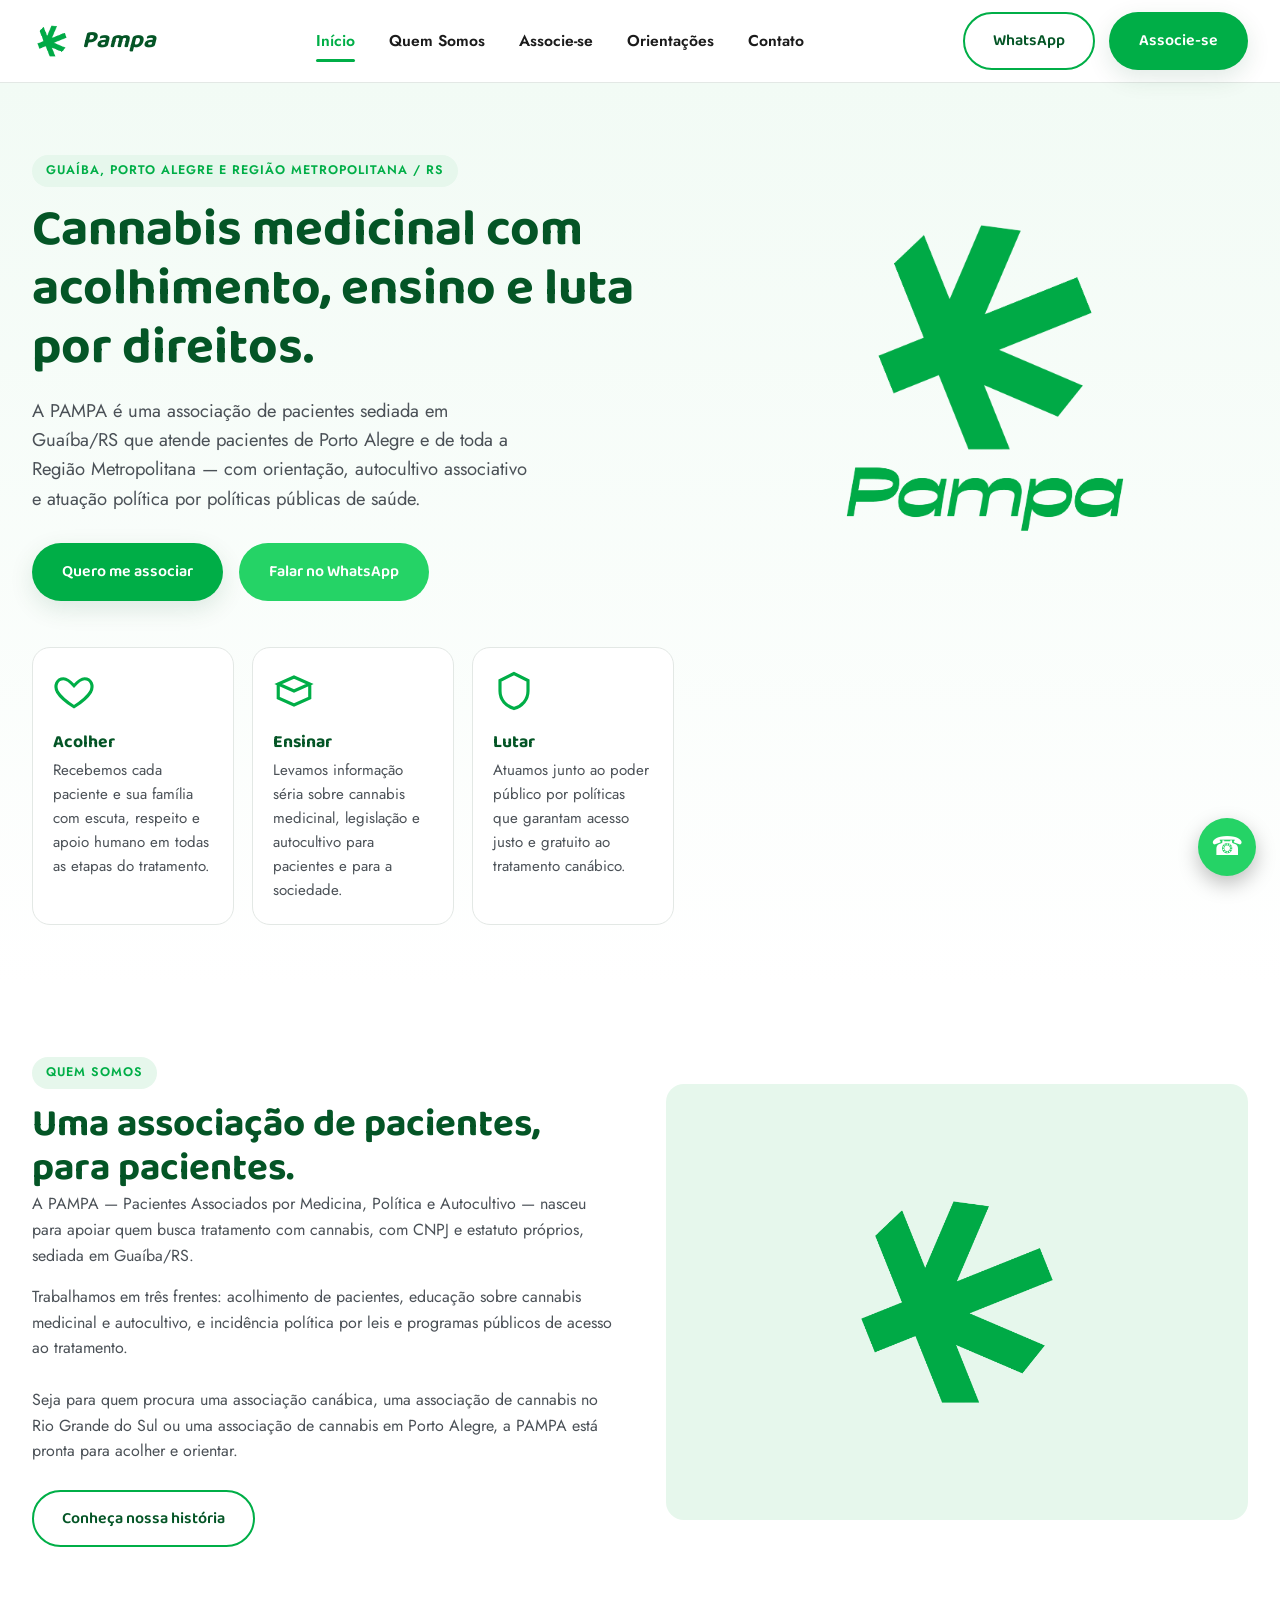
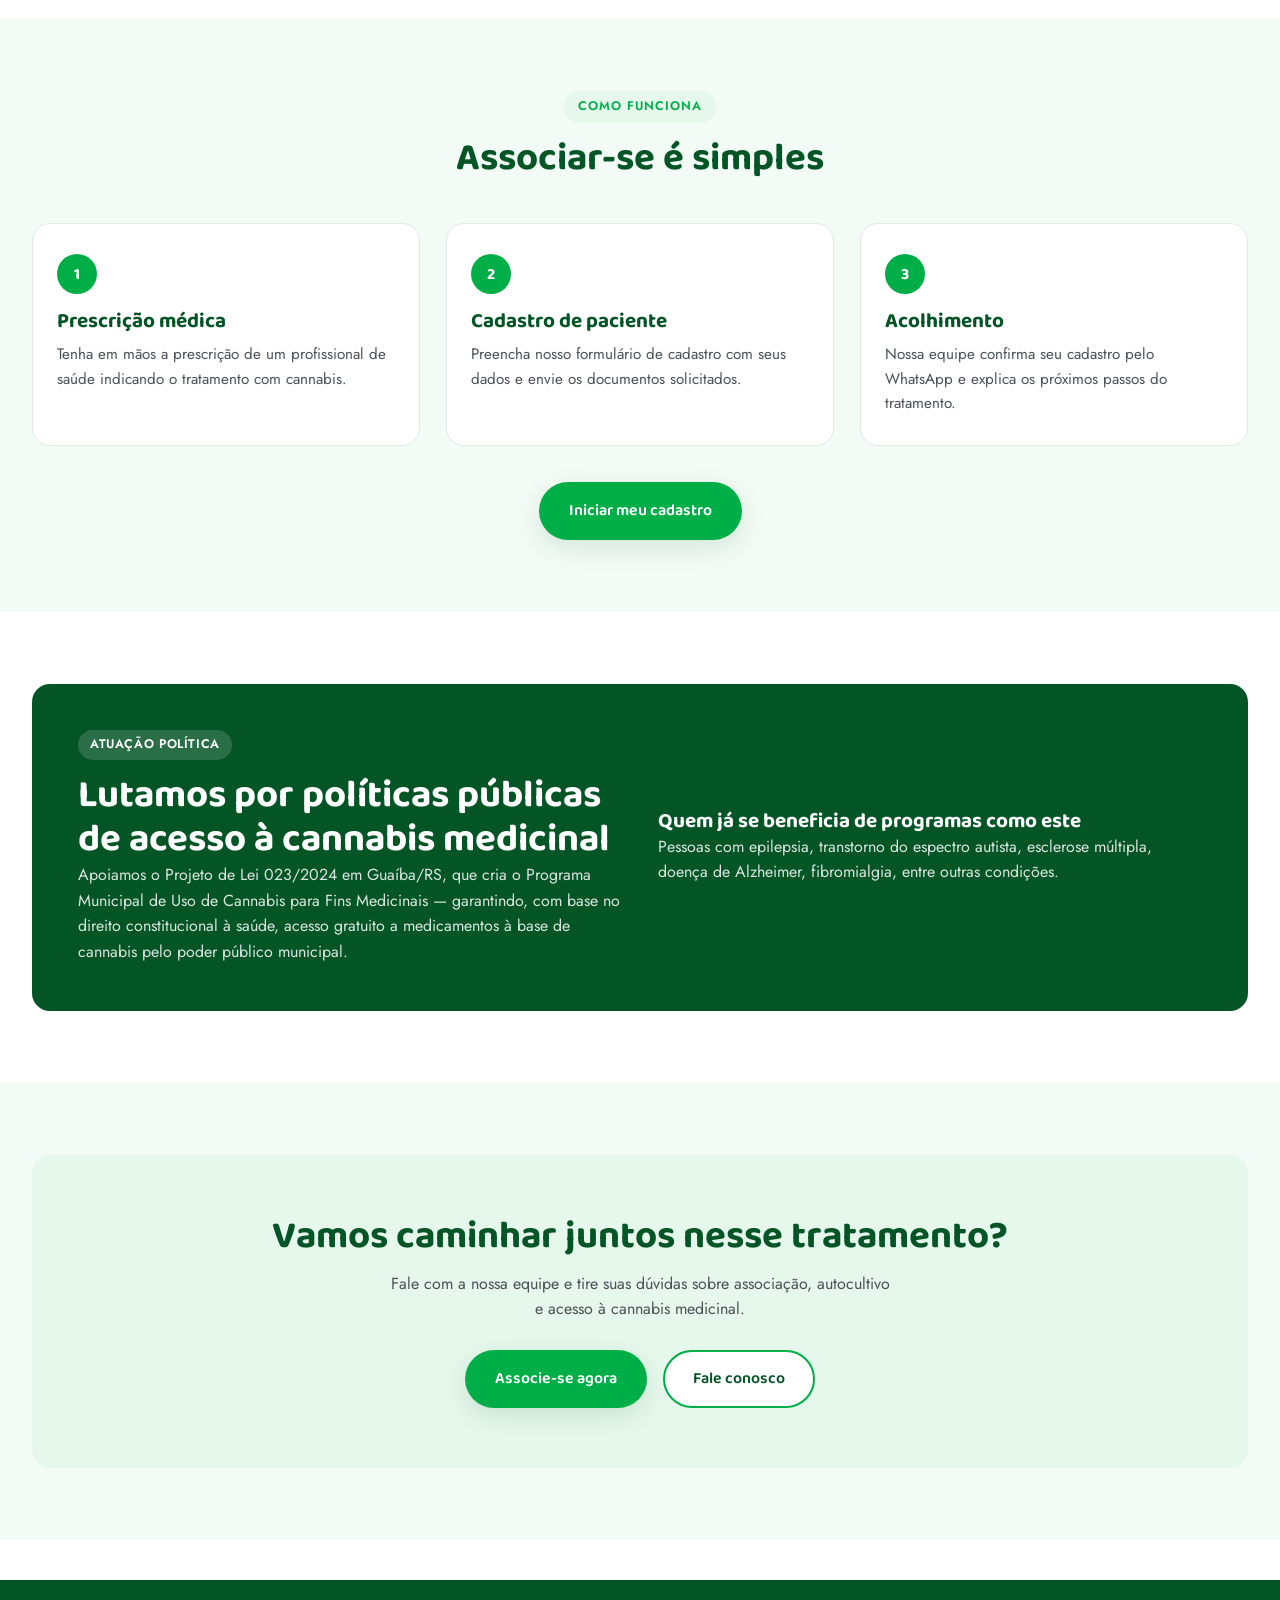
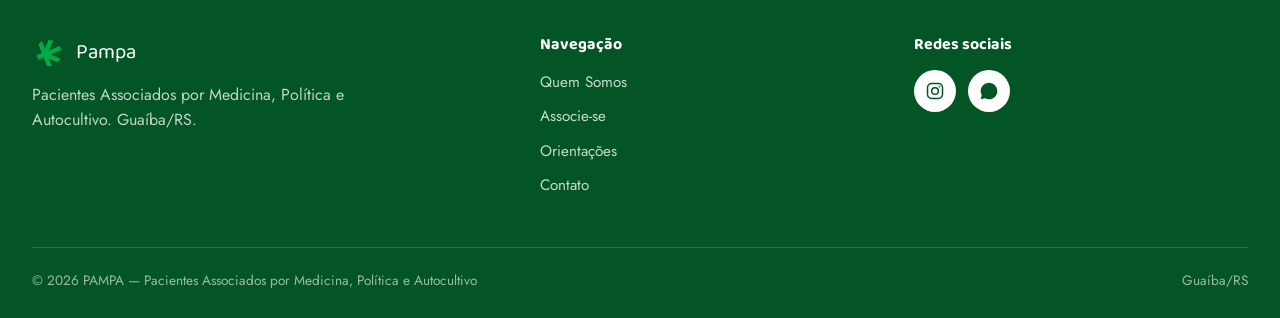
==== index.html @ 78258424 "Código do site como publicado em 16/09/2026 (deploy Netlify 6aa9e2b3) Importado do 'Download source " ====
<!DOCTYPE html>
<html lang="pt-BR">
<head>
<meta charset="UTF-8">
<meta name="viewport" content="width=device-width, initial-scale=1.0">
<title>PAMPA — Associação de Pacientes de Cannabis Medicinal em Guaíba e Porto Alegre, RS</title>
<meta name="description" content="PAMPA é uma associação de cannabis medicinal — também chamada de associação canábica — sediada em Guaíba/RS, atendendo Porto Alegre e toda a Região Metropolitana. Acolhimento, orientação e autocultivo associativo para pacientes de todo o Rio Grande do Sul.">
<link rel="canonical" href="https://pampa.org.br/">
<meta property="og:type" content="website">
<meta property="og:locale" content="pt_BR">
<meta property="og:site_name" content="PAMPA">
<meta property="og:title" content="PAMPA — Associação de Pacientes de Cannabis Medicinal em Guaíba e Porto Alegre, RS">
<meta property="og:description" content="PAMPA — associação de cannabis medicinal (associação canábica) sediada em Guaíba/RS, atendendo Porto Alegre e toda a Região Metropolitana.">
<meta property="og:url" content="https://pampa.org.br/">
<meta property="og:image" content="https://pampa.org.br/images/logo-combo-verde.png">
<link rel="icon" href="images/symbol-verde.png" type="image/png">
<link rel="preconnect" href="https://fonts.googleapis.com">
<link href="https://fonts.googleapis.com/css2?family=Baloo+2:wght@500;600;700;800&family=Jost:wght@400;500;600&display=swap" rel="stylesheet">
<link rel="stylesheet" href="css/style.css">
<script type="application/ld+json">
{
  "@context": "https://schema.org",
  "@type": "NGO",
  "name": "PAMPA — Pacientes Associados por Medicina, Política e Autocultivo",
  "alternateName": "PAMPA",
  "url": "https://pampa.org.br/",
  "logo": "https://pampa.org.br/images/logo-combo-verde.png",
  "description": "Associação de pacientes de cannabis medicinal em Guaíba, Rio Grande do Sul, oferecendo acolhimento, orientação e autocultivo associativo.",
  "address": {
    "@type": "PostalAddress",
    "addressLocality": "Guaíba",
    "addressRegion": "RS",
    "addressCountry": "BR"
  },
  "areaServed": [
    {
      "@type": "City",
      "name": "Guaíba"
    },
    {
      "@type": "City",
      "name": "Porto Alegre"
    },
    {
      "@type": "AdministrativeArea",
      "name": "Região Metropolitana de Porto Alegre"
    },
    {
      "@type": "State",
      "name": "Rio Grande do Sul"
    }
  ],
  "telephone": "+55-51-92001-2851",
  "email": "associacao@pampa.org.br",
  "sameAs": [
    "https://www.instagram.com/pampa.associacao/",
    "https://wa.me/5551920012851"
  ]
}
</script>
</head>
<body>

<header class="site-header">
  <div class="container">
    <a href="index.html" class="logo">
      <img src="images/symbol-verde.png" alt="Símbolo PAMPA">
      Pampa
    </a>
    <nav class="nav-links">
      <a href="index.html">Início</a>
      <a href="quem-somos.html">Quem Somos</a>
      <a href="associe-se.html">Associe-se</a>
      <a href="orientacoes.html">Orientações</a>
      <a href="contato.html">Contato</a>
    </nav>
    <div class="nav-cta">
      <a class="btn btn-secondary" href="https://wa.me/5551920012851?text=Ol%C3%A1%2C%20gostaria%20de%20falar%20com%20a%20PAMPA" target="_blank" rel="noopener">WhatsApp</a>
      <a class="btn btn-primary" href="associe-se.html">Associe-se</a>
    </div>
    <button class="menu-toggle" aria-label="Abrir menu"><span></span><span></span><span></span></button>
  </div>
</header>

<section class="hero">
  <div class="container">
    <div>
      <span class="eyebrow">Guaíba, Porto Alegre e Região Metropolitana / RS</span>
      <h1>Cannabis medicinal com acolhimento, ensino e luta por direitos.</h1>
      <p class="lead">A PAMPA é uma associação de pacientes sediada em Guaíba/RS que atende pacientes de Porto Alegre e de toda a Região Metropolitana — com orientação, autocultivo associativo e atuação política por políticas públicas de saúde.</p>
      <div class="hero-actions">
        <a class="btn btn-primary" href="associe-se.html">Quero me associar</a>
        <a class="btn btn-whatsapp" href="https://wa.me/5551920012851?text=Ol%C3%A1%2C%20gostaria%20de%20saber%20mais%20sobre%20a%20PAMPA" target="_blank" rel="noopener">Falar no WhatsApp</a>
      </div>
    </div>
    <div class="hero-visual">
      <img class="badge-circle" src="images/logo-combo-verde.png" alt="Selo PAMPA — Pacientes Associados por Medicina, Política e Autocultivo">
    </div>
  </div>

  <div class="container">
    <div class="pillars-strip">
      <div class="pillar-card">
        <svg class="icone" viewBox="0 0 24 24" fill="none" stroke="#00AE47" stroke-width="1.8"><path d="M12 21s-7-4.35-9.5-8.5C.6 8.9 2.3 5 6 5c2 0 3.5 1.2 6 4 2.5-2.8 4-4 6-4 3.7 0 5.4 3.9 3.5 7.5C19 16.65 12 21 12 21Z"/></svg>
        <h3>Acolher</h3>
        <p>Recebemos cada paciente e sua família com escuta, respeito e apoio humano em todas as etapas do tratamento.</p>
      </div>
      <div class="pillar-card">
        <svg class="icone" viewBox="0 0 24 24" fill="none" stroke="#00AE47" stroke-width="1.8"><path d="M12 4 3 8l9 4 9-4-9-4Z"/><path d="M3 8v8l9 4 9-4V8"/></svg>
        <h3>Ensinar</h3>
        <p>Levamos informação séria sobre cannabis medicinal, legislação e autocultivo para pacientes e para a sociedade.</p>
      </div>
      <div class="pillar-card">
        <svg class="icone" viewBox="0 0 24 24" fill="none" stroke="#00AE47" stroke-width="1.8"><path d="M12 2 4 6v6c0 5 3.4 8.7 8 10 4.6-1.3 8-5 8-10V6l-8-4Z"/></svg>
        <h3>Lutar</h3>
        <p>Atuamos junto ao poder público por políticas que garantam acesso justo e gratuito ao tratamento canábico.</p>
      </div>
    </div>
  </div>
</section>

<section>
  <div class="container two-col">
    <div>
      <span class="eyebrow">Quem somos</span>
      <h2>Uma associação de pacientes, para pacientes.</h2>
      <p style="margin-bottom:16px">A PAMPA — Pacientes Associados por Medicina, Política e Autocultivo — nasceu para apoiar quem busca tratamento com cannabis, com CNPJ e estatuto próprios, sediada em Guaíba/RS.</p>
      <p style="margin-bottom:26px">Trabalhamos em três frentes: acolhimento de pacientes, educação sobre cannabis medicinal e autocultivo, e incidência política por leis e programas públicos de acesso ao tratamento.</p>
      <p style="margin-bottom:26px">Seja para quem procura uma associação canábica, uma associação de cannabis no Rio Grande do Sul ou uma associação de cannabis em Porto Alegre, a PAMPA está pronta para acolher e orientar.</p>
      <a class="btn btn-secondary" href="quem-somos.html">Conheça nossa história</a>
    </div>
    <div class="placeholder-img">
      <img src="images/symbol-verde.png" alt="Símbolo PAMPA">
    </div>
  </div>
</section>

<section class="section-alt">
  <div class="container">
    <div class="section-head center">
      <span class="eyebrow">Como funciona</span>
      <h2>Associar-se é simples</h2>
    </div>
    <div class="steps">
      <div class="step-card">
        <div class="step-num">1</div>
        <h3>Prescrição médica</h3>
        <p>Tenha em mãos a prescrição de um profissional de saúde indicando o tratamento com cannabis.</p>
      </div>
      <div class="step-card">
        <div class="step-num">2</div>
        <h3>Cadastro de paciente</h3>
        <p>Preencha nosso formulário de cadastro com seus dados e envie os documentos solicitados.</p>
      </div>
      <div class="step-card">
        <div class="step-num">3</div>
        <h3>Acolhimento</h3>
        <p>Nossa equipe confirma seu cadastro pelo WhatsApp e explica os próximos passos do tratamento.</p>
      </div>
    </div>
    <div style="text-align:center;margin-top:36px">
      <a class="btn btn-primary" href="associe-se.html">Iniciar meu cadastro</a>
    </div>
  </div>
</section>

<section>
  <div class="container">
    <div class="destaque">
      <div>
        <span class="tag">Atuação política</span>
        <h2>Lutamos por políticas públicas de acesso à cannabis medicinal</h2>
        <p>Apoiamos o Projeto de Lei 023/2024 em Guaíba/RS, que cria o Programa Municipal de Uso de Cannabis para Fins Medicinais — garantindo, com base no direito constitucional à saúde, acesso gratuito a medicamentos à base de cannabis pelo poder público municipal.</p>
      </div>
      <div>
        <h3>Quem já se beneficia de programas como este</h3>
        <p>Pessoas com epilepsia, transtorno do espectro autista, esclerose múltipla, doença de Alzheimer, fibromialgia, entre outras condições.</p>
      </div>
    </div>
  </div>
</section>

<section class="section-alt">
  <div class="container">
    <div class="cta-final">
      <h2>Vamos caminhar juntos nesse tratamento?</h2>
      <p>Fale com a nossa equipe e tire suas dúvidas sobre associação, autocultivo e acesso à cannabis medicinal.</p>
      <div class="cta-actions">
        <a class="btn btn-primary" href="associe-se.html">Associe-se agora</a>
        <a class="btn btn-secondary" href="contato.html">Fale conosco</a>
      </div>
    </div>
  </div>
</section>

<footer class="site-footer">
  <div class="container">
    <div class="footer-grid">
      <div>
        <div class="footer-logo">
          <img src="images/symbol-verde.png" alt="Símbolo PAMPA">
          Pampa
        </div>
        <p style="max-width:32ch">Pacientes Associados por Medicina, Política e Autocultivo. Guaíba/RS.</p>
      </div>
      <div>
        <h4>Navegação</h4>
        <ul class="footer-links">
          <li><a href="quem-somos.html">Quem Somos</a></li>
          <li><a href="associe-se.html">Associe-se</a></li>
          <li><a href="orientacoes.html">Orientações</a></li>
          <li><a href="contato.html">Contato</a></li>
        </ul>
      </div>
      <div>
        <h4>Redes sociais</h4>
        <div class="social-row">
          <a href="https://www.instagram.com/pampa.associacao/" target="_blank" rel="noopener" aria-label="Instagram"><svg width="20" height="20" viewBox="0 0 24 24" fill="none" stroke="currentColor" stroke-width="1.8"><rect x="3" y="3" width="18" height="18" rx="5"/><circle cx="12" cy="12" r="4"/><circle cx="17.3" cy="6.7" r="1.1" fill="currentColor" stroke="none"/></svg></a>
          <a href="https://wa.me/5551920012851" target="_blank" rel="noopener" aria-label="WhatsApp"><svg width="20" height="20" viewBox="0 0 24 24" fill="currentColor"><path d="M12.001 2C6.478 2 2 6.477 2 12c0 1.77.464 3.436 1.276 4.877L2 22l5.253-1.257A9.96 9.96 0 0 0 12.001 22C17.524 22 22 17.523 22 12S17.524 2 12.001 2Zm5.471 12.382c-.297-.149-1.758-.867-2.03-.967-.273-.099-.471-.148-.67.15-.197.297-.767.966-.94 1.164-.173.199-.347.223-.644.075-.297-.15-1.255-.463-2.39-1.475-.883-.788-1.48-1.761-1.653-2.059-.173-.297-.018-.458.13-.606.134-.133.298-.347.446-.52.149-.174.198-.298.298-.497.099-.198.05-.371-.025-.52-.075-.149-.669-1.612-.916-2.207-.242-.579-.487-.5-.669-.51-.173-.008-.371-.01-.57-.01-.198 0-.52.074-.792.372-.272.297-1.04 1.016-1.04 2.479 0 1.462 1.065 2.875 1.213 3.074.149.198 2.095 3.2 5.076 4.487.709.306 1.262.489 1.694.625.712.227 1.36.195 1.872.118.571-.085 1.163-.719 1.411-1.413.248-.694.248-1.289.173-1.413-.074-.124-.272-.198-.57-.347Z"/></svg></a>
        </div>
      </div>
    </div>
    <div class="footer-bottom">
      <span>© 2026 PAMPA — Pacientes Associados por Medicina, Política e Autocultivo</span>
      <span>Guaíba/RS</span>
    </div>
  </div>
</footer>

<a class="whatsapp-float" href="https://wa.me/5551920012851?text=Ol%C3%A1%2C%20gostaria%20de%20falar%20com%20a%20PAMPA" target="_blank" rel="noopener" aria-label="Falar no WhatsApp">☎</a>

<script src="js/main.js"></script>
</body>
</html>
---- css/style.css ----
/* ============================================
   PAMPA — Pacientes Associados por Medicina,
   Política e Autocultivo
   Folha de estilos principal
   ============================================ */

@font-face {
  font-family: 'Antipol';
  src: url('../fonts/Antipol_VF.otf') format('opentype');
  font-weight: 400 800;
  font-display: swap;
}
@font-face {
  font-family: 'Geometria';
  src: url('../fonts/Geometria-Regular.ttf') format('truetype');
  font-weight: 400;
  font-display: swap;
}
@font-face {
  font-family: 'Geometria';
  src: url('../fonts/Geometria-Medium.ttf') format('truetype');
  font-weight: 500;
  font-display: swap;
}
@font-face {
  font-family: 'Geometria';
  src: url('../fonts/Geometria-Bold.ttf') format('truetype');
  font-weight: 700;
  font-display: swap;
}
@font-face {
  font-family: 'Geometria';
  src: url('../fonts/Geometria-ExtraBold.ttf') format('truetype');
  font-weight: 800;
  font-display: swap;
}

:root {
  --verde-pampa: #00AE47;
  --verde-escuro: #067A34;
  --verde-mais-escuro: #045526;
  --verde-claro: #E6F7EC;
  --verde-claro2: #F2FBF5;
  --preto: #1B1B1B;
  --cinza-texto: #4B5157;
  --cinza-claro: #8A9199;
  --branco: #FFFFFF;
  --borda: #E3E8E5;

  --fonte-titulo: 'Antipol', 'Baloo 2', 'Segoe UI', sans-serif;
  --fonte-texto: 'Geometria', 'Jost', 'Segoe UI', sans-serif;

  --sombra: 0 8px 24px rgba(4, 85, 38, 0.12);
  --raio: 18px;
}

* { box-sizing: border-box; margin: 0; padding: 0; }

html { scroll-behavior: smooth; }

body {
  font-family: var(--fonte-texto);
  color: var(--preto);
  background: var(--branco);
  line-height: 1.6;
  overflow-x: hidden;
}

img { max-width: 100%; display: block; }

a { color: inherit; text-decoration: none; }

ul { list-style: none; }

h1, h2, h3, h4 {
  font-family: var(--fonte-titulo);
  font-weight: 700;
  line-height: 1.15;
  color: var(--verde-mais-escuro);
}

h1 { font-size: clamp(2.1rem, 4vw, 3.4rem); }
h2 { font-size: clamp(1.7rem, 3vw, 2.4rem); }
h3 { font-size: 1.3rem; }

p { color: var(--cinza-texto); }

.container {
  width: 100%;
  max-width: 1280px;
  margin: 0 auto;
  padding: 0 32px;
}

.eyebrow {
  display: inline-block;
  font-weight: 600;
  letter-spacing: 0.08em;
  text-transform: uppercase;
  font-size: 0.78rem;
  color: var(--verde-pampa);
  background: var(--verde-claro);
  padding: 6px 14px;
  border-radius: 999px;
  margin-bottom: 14px;
}

/* ---------- Botões ---------- */
.btn {
  display: inline-flex;
  align-items: center;
  gap: 8px;
  font-family: var(--fonte-titulo);
  font-weight: 600;
  font-size: 1rem;
  padding: 14px 28px;
  border-radius: 999px;
  border: 2px solid transparent;
  cursor: pointer;
  transition: transform 0.15s ease, box-shadow 0.15s ease, background 0.15s ease;
}

.btn:hover { transform: translateY(-2px); }

.btn-primary {
  background: var(--verde-pampa);
  color: var(--branco);
  box-shadow: var(--sombra);
}
.btn-primary:hover { background: var(--verde-escuro); }

.btn-secondary {
  background: var(--branco);
  color: var(--verde-mais-escuro);
  border-color: var(--verde-pampa);
}
.btn-secondary:hover { background: var(--verde-claro); }

.btn-whatsapp {
  background: #25D366;
  color: var(--branco);
}
.btn-whatsapp:hover { background: #1DA851; }

.btn-block { width: 100%; justify-content: center; }

/* ---------- Header ---------- */
.site-header {
  position: sticky;
  top: 0;
  z-index: 100;
  background: rgba(255, 255, 255, 0.92);
  backdrop-filter: blur(8px);
  border-bottom: 1px solid var(--borda);
}

.site-header .container {
  display: flex;
  align-items: center;
  justify-content: space-between;
  height: 82px;
}

.logo {
  display: flex;
  align-items: center;
  gap: 10px;
  font-family: var(--fonte-titulo);
  font-weight: 700;
  font-style: italic;
  font-size: 1.5rem;
  color: var(--verde-mais-escuro);
}
.logo img { height: 40px; width: auto; font-style: normal; }

.nav-links {
  display: flex;
  align-items: center;
  gap: 34px;
}
.nav-links a {
  font-weight: 600;
  font-size: 0.98rem;
  color: var(--preto);
  position: relative;
  padding: 6px 0;
}
.nav-links a.active,
.nav-links a:hover { color: var(--verde-pampa); }

.nav-links a.active::after {
  content: "";
  position: absolute;
  bottom: -2px;
  left: 0;
  right: 0;
  height: 3px;
  background: var(--verde-pampa);
  border-radius: 3px;
}

.nav-cta { display: flex; align-items: center; gap: 14px; }

.menu-toggle {
  display: none;
  flex-direction: column;
  gap: 5px;
  background: none;
  border: none;
  cursor: pointer;
  padding: 6px;
}
.menu-toggle span {
  width: 26px;
  height: 3px;
  background: var(--verde-mais-escuro);
  border-radius: 3px;
}

/* ---------- Hero ---------- */
.hero {
  background: linear-gradient(180deg, var(--verde-claro2) 0%, var(--branco) 100%);
  padding: 72px 0 60px;
}
.hero .container {
  display: grid;
  grid-template-columns: 1.1fr 0.9fr;
  gap: 48px;
  align-items: center;
}
.hero h1 { margin-bottom: 18px; }
.hero p.lead {
  font-size: 1.15rem;
  max-width: 46ch;
  margin-bottom: 30px;
}
.hero-actions {
  display: flex;
  gap: 16px;
  flex-wrap: wrap;
}
.hero-visual {
  position: relative;
  display: flex;
  align-items: center;
  justify-content: center;
}
.hero-visual .badge-circle {
  width: min(360px, 80vw);
}
.pillars-strip {
  margin-top: 46px;
  display: grid;
  grid-template-columns: repeat(3, 1fr);
  gap: 18px;
}
.pillar-card {
  background: var(--branco);
  border: 1px solid var(--borda);
  border-radius: var(--raio);
  padding: 22px 20px;
  text-align: left;
}
.pillar-card .icone {
  width: 42px; height: 42px;
  margin-bottom: 12px;
}
.pillar-card h3 { margin-bottom: 6px; font-size: 1.1rem; }
.pillar-card p { font-size: 0.94rem; margin: 0; }

/* ---------- Sections genéricas ---------- */
section { padding: 72px 0; }
.section-alt { background: var(--verde-claro2); }
.section-head { max-width: 640px; margin-bottom: 42px; }
.section-head.center { margin-left: auto; margin-right: auto; text-align: center; }

/* ---------- Quem somos preview / grid 2 col ---------- */
.two-col {
  display: grid;
  grid-template-columns: 1fr 1fr;
  gap: 52px;
  align-items: center;
}
.two-col img, .two-col .placeholder-img {
  border-radius: var(--raio);
  width: 100%;
}
.placeholder-img {
  aspect-ratio: 4/3;
  background: var(--verde-claro);
  display: flex;
  align-items: center;
  justify-content: center;
}
.placeholder-img img { width: 45%; }

/* ---------- Passos ---------- */
.steps {
  display: grid;
  grid-template-columns: repeat(3, 1fr);
  gap: 26px;
}
.step-card {
  background: var(--branco);
  border: 1px solid var(--borda);
  border-radius: var(--raio);
  padding: 30px 24px;
  position: relative;
}
.step-num {
  width: 40px; height: 40px;
  border-radius: 50%;
  background: var(--verde-pampa);
  color: var(--branco);
  font-family: var(--fonte-titulo);
  font-weight: 700;
  display: flex; align-items: center; justify-content: center;
  margin-bottom: 16px;
}
.step-card h3 { margin-bottom: 8px; }
.step-card p { font-size: 0.95rem; margin: 0; }

/* ---------- Destaque político ---------- */
.destaque {
  background: var(--verde-mais-escuro);
  color: var(--branco);
  border-radius: var(--raio);
  padding: 46px;
  display: grid;
  grid-template-columns: 1fr 1fr;
  gap: 36px;
  align-items: center;
}
.destaque h2, .destaque h3 { color: var(--branco); }
.destaque p { color: rgba(255,255,255,0.85); }
.destaque .tag {
  display: inline-block;
  background: rgba(255,255,255,0.15);
  padding: 5px 12px;
  border-radius: 999px;
  font-size: 0.78rem;
  font-weight: 600;
  letter-spacing: 0.05em;
  text-transform: uppercase;
  margin-bottom: 14px;
}

/* ---------- Cards genéricos ---------- */
.cards-grid {
  display: grid;
  grid-template-columns: repeat(auto-fit, minmax(240px, 1fr));
  gap: 24px;
}
.card {
  background: var(--branco);
  border: 1px solid var(--borda);
  border-radius: var(--raio);
  padding: 28px 24px;
}
.card h3 { margin-bottom: 10px; }
.card p { font-size: 0.95rem; margin: 0; }

/* ---------- FAQ / Acordeão ---------- */
.faq-item {
  border-bottom: 1px solid var(--borda);
}
.faq-question {
  width: 100%;
  text-align: left;
  background: none;
  border: none;
  padding: 22px 4px;
  font-family: var(--fonte-titulo);
  font-weight: 600;
  font-size: 1.05rem;
  color: var(--preto);
  display: flex;
  justify-content: space-between;
  align-items: center;
  cursor: pointer;
}
.faq-question .sinal {
  font-size: 1.4rem;
  color: var(--verde-pampa);
  transition: transform 0.2s ease;
  flex-shrink: 0;
  margin-left: 16px;
}
.faq-item.aberto .faq-question .sinal { transform: rotate(45deg); }
.faq-answer {
  max-height: 0;
  overflow: hidden;
  transition: max-height 0.25s ease;
}
.faq-answer p { padding: 0 4px 22px; font-size: 0.97rem; }

/* ---------- Formulário / Contato ---------- */
.form-box {
  background: var(--branco);
  border: 1px solid var(--borda);
  border-radius: var(--raio);
  padding: 34px;
  box-shadow: var(--sombra);
}
.form-row { margin-bottom: 18px; }
.form-row label {
  display: block;
  font-weight: 600;
  font-size: 0.9rem;
  margin-bottom: 6px;
}
.form-row input,
.form-row select,
.form-row textarea {
  width: 100%;
  padding: 12px 14px;
  border: 1.5px solid var(--borda);
  border-radius: 10px;
  font-family: var(--fonte-texto);
  font-size: 0.98rem;
  background: var(--branco);
}
.form-row input:focus,
.form-row select:focus,
.form-row textarea:focus {
  outline: none;
  border-color: var(--verde-pampa);
}
.form-hint { font-size: 0.85rem; color: var(--cinza-claro); margin-top: 6px; }

.contact-grid {
  display: grid;
  grid-template-columns: 1fr 1fr;
  gap: 44px;
}
.contact-info-item {
  display: flex;
  gap: 16px;
  margin-bottom: 26px;
}
.contact-info-item .ico {
  width: 46px; height: 46px;
  border-radius: 12px;
  background: var(--verde-claro);
  color: var(--verde-pampa);
  display: flex; align-items: center; justify-content: center;
  flex-shrink: 0;
  font-size: 1.3rem;
}
.contact-info-item h3 { font-size: 1rem; margin-bottom: 2px; }
.contact-info-item p { margin: 0; font-size: 0.95rem; }

.social-row { display: flex; gap: 12px; margin-top: 8px; }
.social-row a {
  width: 42px; height: 42px;
  border-radius: 50%;
  background: var(--verde-claro);
  color: var(--verde-mais-escuro);
  display: flex; align-items: center; justify-content: center;
  font-weight: 700;
  font-size: 0.85rem;
  transition: background 0.15s ease, color 0.15s ease;
}
.social-row a:hover { background: var(--verde-pampa); color: var(--branco); }

/* Versão do bloco de redes sociais sobre fundo escuro (rodapé) precisa de mais contraste */
.site-footer .social-row a {
  background: var(--branco);
  color: var(--verde-mais-escuro);
}
.site-footer .social-row a:hover { background: var(--verde-pampa); color: var(--branco); }

/* ---------- Aviso ---------- */
.aviso {
  background: #FFF7E0;
  border: 1px solid #F0D98C;
  border-radius: var(--raio);
  padding: 22px 26px;
  font-size: 0.95rem;
  color: #6B5A12;
}
.aviso strong { color: #4d3f0c; }

/* ---------- CTA final ---------- */
.cta-final {
  text-align: center;
  background: var(--verde-claro);
  border-radius: var(--raio);
  padding: 60px 30px;
}
.cta-final h2 { margin-bottom: 12px; }
.cta-final p { max-width: 50ch; margin: 0 auto 28px; }
.cta-actions { display: flex; gap: 16px; justify-content: center; flex-wrap: wrap; }

/* ---------- Footer ---------- */
.site-footer {
  background: var(--verde-mais-escuro);
  color: rgba(255,255,255,0.85);
  padding: 56px 0 26px;
  margin-top: 40px;
}
.footer-grid {
  display: grid;
  grid-template-columns: 1.4fr 1fr 1fr;
  gap: 40px;
  margin-bottom: 40px;
}
.footer-logo {
  display: flex; align-items: center; gap: 10px;
  font-family: var(--fonte-titulo);
  font-size: 1.3rem;
  color: var(--branco);
  margin-bottom: 12px;
}
.footer-logo img { height: 34px; }
.site-footer h4 {
  color: var(--branco);
  font-family: var(--fonte-titulo);
  font-size: 1rem;
  margin-bottom: 16px;
}
.site-footer p { color: rgba(255,255,255,0.75); }
.site-footer a { color: rgba(255,255,255,0.78); }
.site-footer a:hover { color: var(--branco); }
.footer-links li { margin-bottom: 10px; font-size: 0.95rem; }
.footer-bottom {
  border-top: 1px solid rgba(255,255,255,0.15);
  padding-top: 22px;
  display: flex;
  justify-content: space-between;
  flex-wrap: wrap;
  gap: 12px;
  font-size: 0.85rem;
  color: rgba(255,255,255,0.6);
}

/* ---------- WhatsApp flutuante ---------- */
.whatsapp-float {
  position: fixed;
  bottom: 24px;
  right: 24px;
  z-index: 200;
  background: #25D366;
  color: var(--branco);
  width: 58px; height: 58px;
  border-radius: 50%;
  display: flex; align-items: center; justify-content: center;
  box-shadow: 0 8px 20px rgba(0,0,0,0.25);
  font-size: 1.6rem;
}

/* ---------- Página interna: header simples ---------- */
.page-hero {
  background: var(--verde-claro2);
  padding: 54px 0 46px;
  text-align: center;
}
.page-hero h1 { margin-bottom: 10px; }
.page-hero p { max-width: 56ch; margin: 0 auto; }

/* ---------- Timeline (Quem Somos) ---------- */
.timeline { border-left: 3px solid var(--verde-claro); padding-left: 28px; }
.timeline-item { margin-bottom: 30px; position: relative; }
.timeline-item::before {
  content: "";
  position: absolute;
  left: -35px;
  top: 4px;
  width: 14px; height: 14px;
  border-radius: 50%;
  background: var(--verde-pampa);
  border: 3px solid var(--verde-claro2);
}
.timeline-item h3 { margin-bottom: 4px; }
.timeline-item p { margin: 0; font-size: 0.95rem; }

/* ---------- Responsivo ---------- */
@media (max-width: 900px) {
  .hero .container { grid-template-columns: 1fr; }
  .hero-visual { order: -1; }
  .pillars-strip { grid-template-columns: 1fr; }
  .two-col { grid-template-columns: 1fr; }
  .steps { grid-template-columns: 1fr; }
  .destaque { grid-template-columns: 1fr; padding: 32px; }
  .contact-grid { grid-template-columns: 1fr; }
  .footer-grid { grid-template-columns: 1fr; }
}

@media (max-width: 760px) {
  .nav-links, .nav-cta .btn-secondary { display: none; }
  .menu-toggle { display: flex; }
  .site-header.aberto .nav-links {
    display: flex;
    flex-direction: column;
    position: absolute;
    top: 82px;
    left: 0; right: 0;
    background: var(--branco);
    padding: 20px 24px;
    border-bottom: 1px solid var(--borda);
    gap: 18px;
  }
}
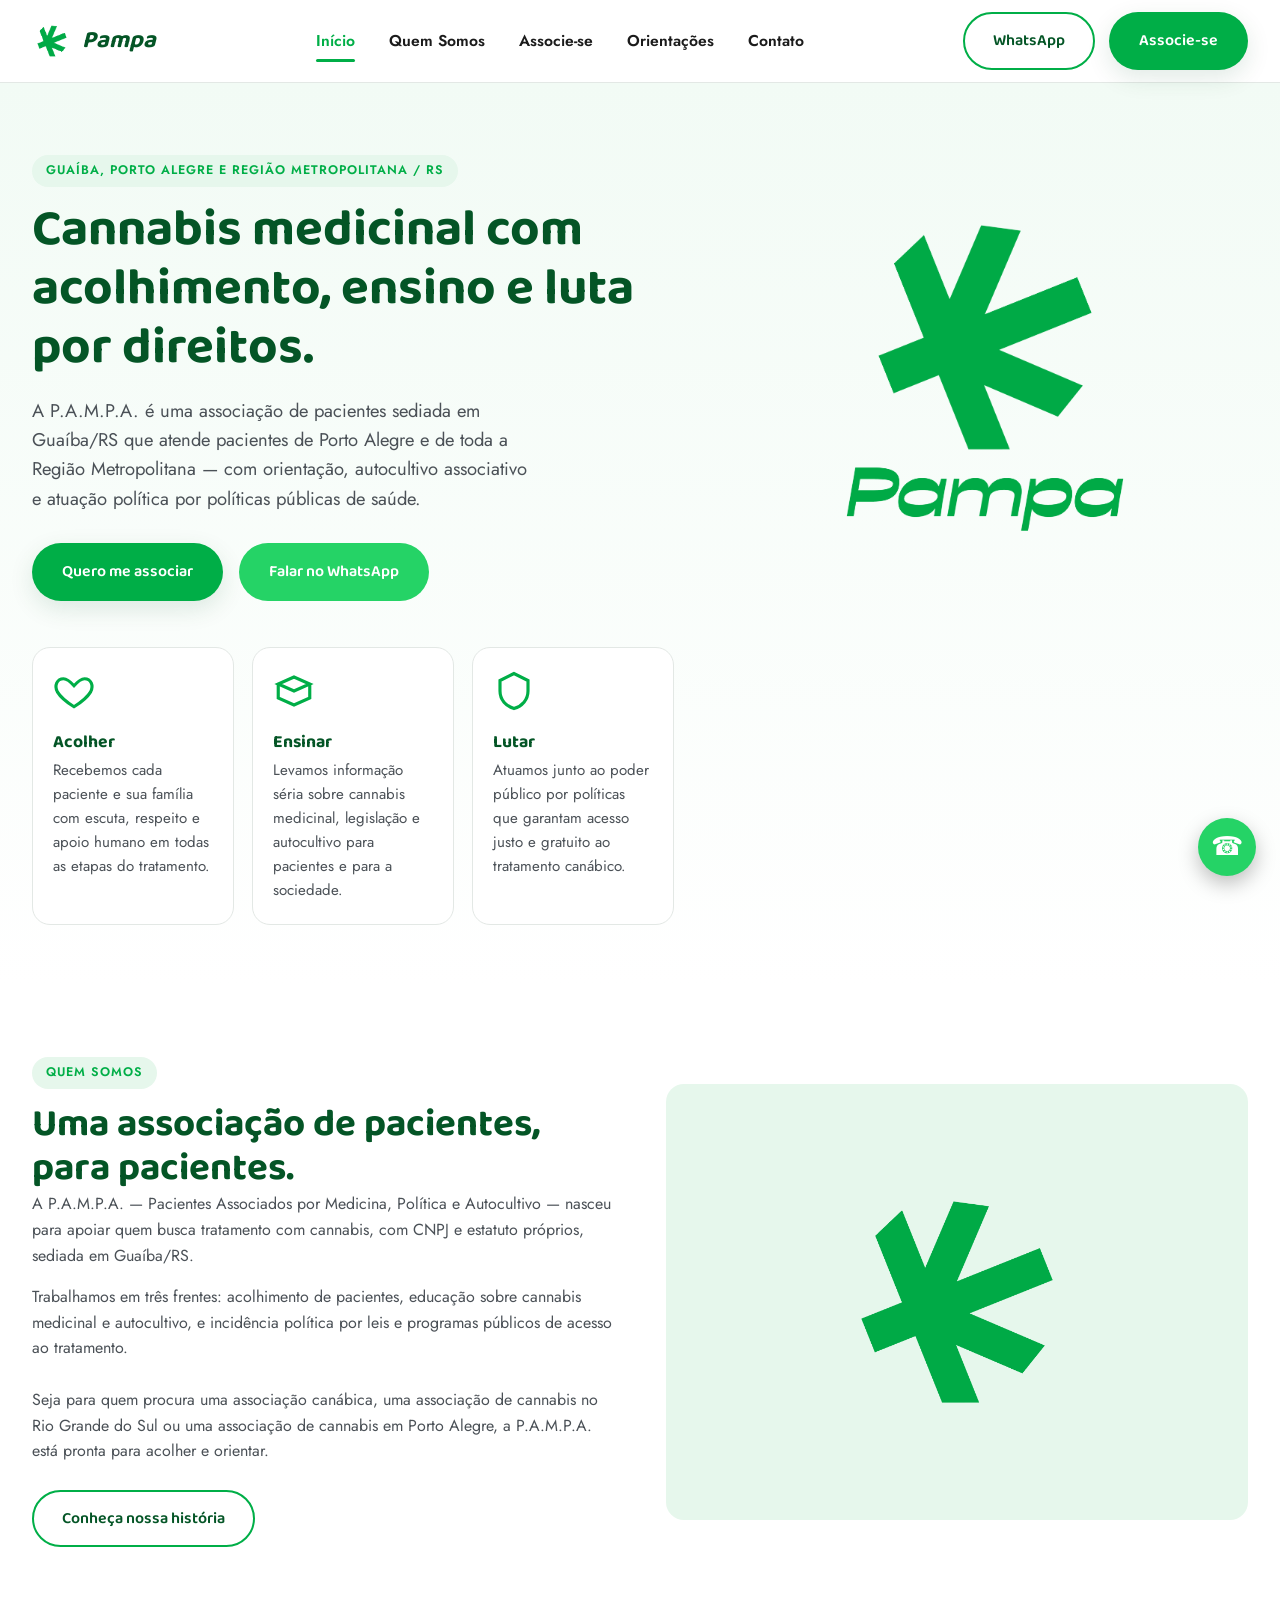
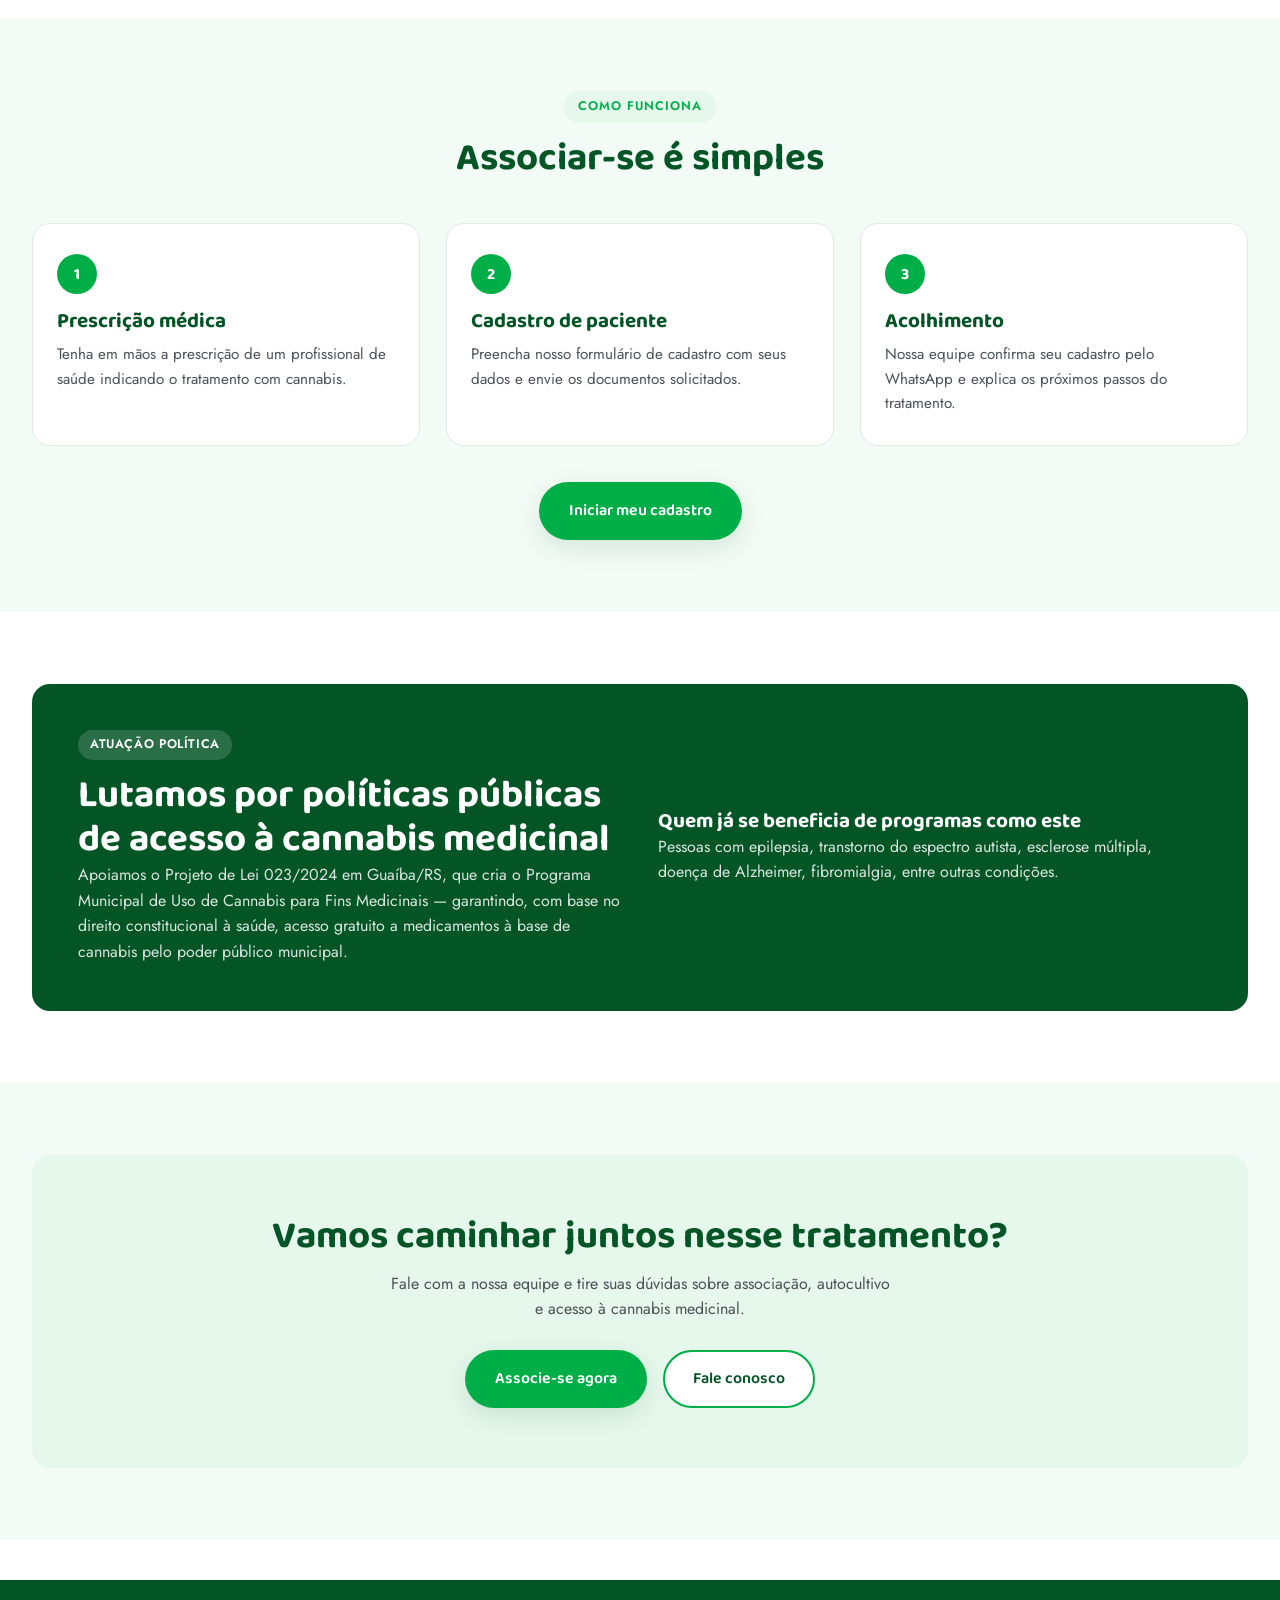
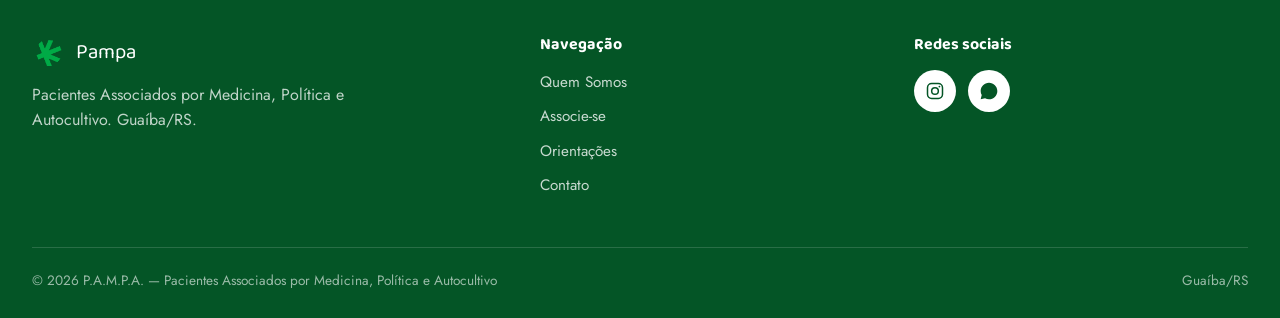
==== commit a5070db3: "Troca PAMPA por P.A.M.P.A. em textos, títulos e metadados Substitui a sigla em textos visíveis, <tit" ====
--- a/index.html
+++ b/index.html
@@ -3,14 +3,14 @@
 <head>
 <meta charset="UTF-8">
 <meta name="viewport" content="width=device-width, initial-scale=1.0">
-<title>PAMPA — Associação de Pacientes de Cannabis Medicinal em Guaíba e Porto Alegre, RS</title>
-<meta name="description" content="PAMPA é uma associação de cannabis medicinal — também chamada de associação canábica — sediada em Guaíba/RS, atendendo Porto Alegre e toda a Região Metropolitana. Acolhimento, orientação e autocultivo associativo para pacientes de todo o Rio Grande do Sul.">
+<title>P.A.M.P.A. — Associação de Pacientes de Cannabis Medicinal em Guaíba e Porto Alegre, RS</title>
+<meta name="description" content="P.A.M.P.A. é uma associação de cannabis medicinal — também chamada de associação canábica — sediada em Guaíba/RS, atendendo Porto Alegre e toda a Região Metropolitana. Acolhimento, orientação e autocultivo associativo para pacientes de todo o Rio Grande do Sul.">
 <link rel="canonical" href="https://pampa.org.br/">
 <meta property="og:type" content="website">
 <meta property="og:locale" content="pt_BR">
-<meta property="og:site_name" content="PAMPA">
-<meta property="og:title" content="PAMPA — Associação de Pacientes de Cannabis Medicinal em Guaíba e Porto Alegre, RS">
-<meta property="og:description" content="PAMPA — associação de cannabis medicinal (associação canábica) sediada em Guaíba/RS, atendendo Porto Alegre e toda a Região Metropolitana.">
+<meta property="og:site_name" content="P.A.M.P.A.">
+<meta property="og:title" content="P.A.M.P.A. — Associação de Pacientes de Cannabis Medicinal em Guaíba e Porto Alegre, RS">
+<meta property="og:description" content="P.A.M.P.A. — associação de cannabis medicinal (associação canábica) sediada em Guaíba/RS, atendendo Porto Alegre e toda a Região Metropolitana.">
 <meta property="og:url" content="https://pampa.org.br/">
 <meta property="og:image" content="https://pampa.org.br/images/logo-combo-verde.png">
 <link rel="icon" href="images/symbol-verde.png" type="image/png">
@@ -21,8 +21,8 @@
 {
   "@context": "https://schema.org",
   "@type": "NGO",
-  "name": "PAMPA — Pacientes Associados por Medicina, Política e Autocultivo",
-  "alternateName": "PAMPA",
+  "name": "P.A.M.P.A. — Pacientes Associados por Medicina, Política e Autocultivo",
+  "alternateName": "P.A.M.P.A.",
   "url": "https://pampa.org.br/",
   "logo": "https://pampa.org.br/images/logo-combo-verde.png",
   "description": "Associação de pacientes de cannabis medicinal em Guaíba, Rio Grande do Sul, oferecendo acolhimento, orientação e autocultivo associativo.",
@@ -75,7 +75,7 @@
       <a href="contato.html">Contato</a>
     </nav>
     <div class="nav-cta">
-      <a class="btn btn-secondary" href="https://wa.me/5551920012851?text=Ol%C3%A1%2C%20gostaria%20de%20falar%20com%20a%20PAMPA" target="_blank" rel="noopener">WhatsApp</a>
+      <a class="btn btn-secondary" href="https://wa.me/5551920012851?text=Ol%C3%A1%2C%20gostaria%20de%20falar%20com%20a%20P.A.M.P.A." target="_blank" rel="noopener">WhatsApp</a>
       <a class="btn btn-primary" href="associe-se.html">Associe-se</a>
     </div>
     <button class="menu-toggle" aria-label="Abrir menu"><span></span><span></span><span></span></button>
@@ -87,10 +87,10 @@
     <div>
       <span class="eyebrow">Guaíba, Porto Alegre e Região Metropolitana / RS</span>
       <h1>Cannabis medicinal com acolhimento, ensino e luta por direitos.</h1>
-      <p class="lead">A PAMPA é uma associação de pacientes sediada em Guaíba/RS que atende pacientes de Porto Alegre e de toda a Região Metropolitana — com orientação, autocultivo associativo e atuação política por políticas públicas de saúde.</p>
+      <p class="lead">A P.A.M.P.A. é uma associação de pacientes sediada em Guaíba/RS que atende pacientes de Porto Alegre e de toda a Região Metropolitana — com orientação, autocultivo associativo e atuação política por políticas públicas de saúde.</p>
       <div class="hero-actions">
         <a class="btn btn-primary" href="associe-se.html">Quero me associar</a>
-        <a class="btn btn-whatsapp" href="https://wa.me/5551920012851?text=Ol%C3%A1%2C%20gostaria%20de%20saber%20mais%20sobre%20a%20PAMPA" target="_blank" rel="noopener">Falar no WhatsApp</a>
+        <a class="btn btn-whatsapp" href="https://wa.me/5551920012851?text=Ol%C3%A1%2C%20gostaria%20de%20saber%20mais%20sobre%20a%20P.A.M.P.A." target="_blank" rel="noopener">Falar no WhatsApp</a>
       </div>
     </div>
     <div class="hero-visual">
@@ -124,9 +124,9 @@
     <div>
       <span class="eyebrow">Quem somos</span>
       <h2>Uma associação de pacientes, para pacientes.</h2>
-      <p style="margin-bottom:16px">A PAMPA — Pacientes Associados por Medicina, Política e Autocultivo — nasceu para apoiar quem busca tratamento com cannabis, com CNPJ e estatuto próprios, sediada em Guaíba/RS.</p>
+      <p style="margin-bottom:16px">A P.A.M.P.A. — Pacientes Associados por Medicina, Política e Autocultivo — nasceu para apoiar quem busca tratamento com cannabis, com CNPJ e estatuto próprios, sediada em Guaíba/RS.</p>
       <p style="margin-bottom:26px">Trabalhamos em três frentes: acolhimento de pacientes, educação sobre cannabis medicinal e autocultivo, e incidência política por leis e programas públicos de acesso ao tratamento.</p>
-      <p style="margin-bottom:26px">Seja para quem procura uma associação canábica, uma associação de cannabis no Rio Grande do Sul ou uma associação de cannabis em Porto Alegre, a PAMPA está pronta para acolher e orientar.</p>
+      <p style="margin-bottom:26px">Seja para quem procura uma associação canábica, uma associação de cannabis no Rio Grande do Sul ou uma associação de cannabis em Porto Alegre, a P.A.M.P.A. está pronta para acolher e orientar.</p>
       <a class="btn btn-secondary" href="quem-somos.html">Conheça nossa história</a>
     </div>
     <div class="placeholder-img">
@@ -221,13 +221,13 @@
       </div>
     </div>
     <div class="footer-bottom">
-      <span>© 2026 PAMPA — Pacientes Associados por Medicina, Política e Autocultivo</span>
+      <span>© 2026 P.A.M.P.A. — Pacientes Associados por Medicina, Política e Autocultivo</span>
       <span>Guaíba/RS</span>
     </div>
   </div>
 </footer>
 
-<a class="whatsapp-float" href="https://wa.me/5551920012851?text=Ol%C3%A1%2C%20gostaria%20de%20falar%20com%20a%20PAMPA" target="_blank" rel="noopener" aria-label="Falar no WhatsApp">☎</a>
+<a class="whatsapp-float" href="https://wa.me/5551920012851?text=Ol%C3%A1%2C%20gostaria%20de%20falar%20com%20a%20P.A.M.P.A." target="_blank" rel="noopener" aria-label="Falar no WhatsApp">☎</a>
 
 <script src="js/main.js"></script>
 </body>
--- a/css/style.css
+++ b/css/style.css
@@ -1,5 +1,5 @@
 /* ============================================
-   PAMPA — Pacientes Associados por Medicina,
+   P.A.M.P.A. — Pacientes Associados por Medicina,
    Política e Autocultivo
    Folha de estilos principal
    ============================================ */
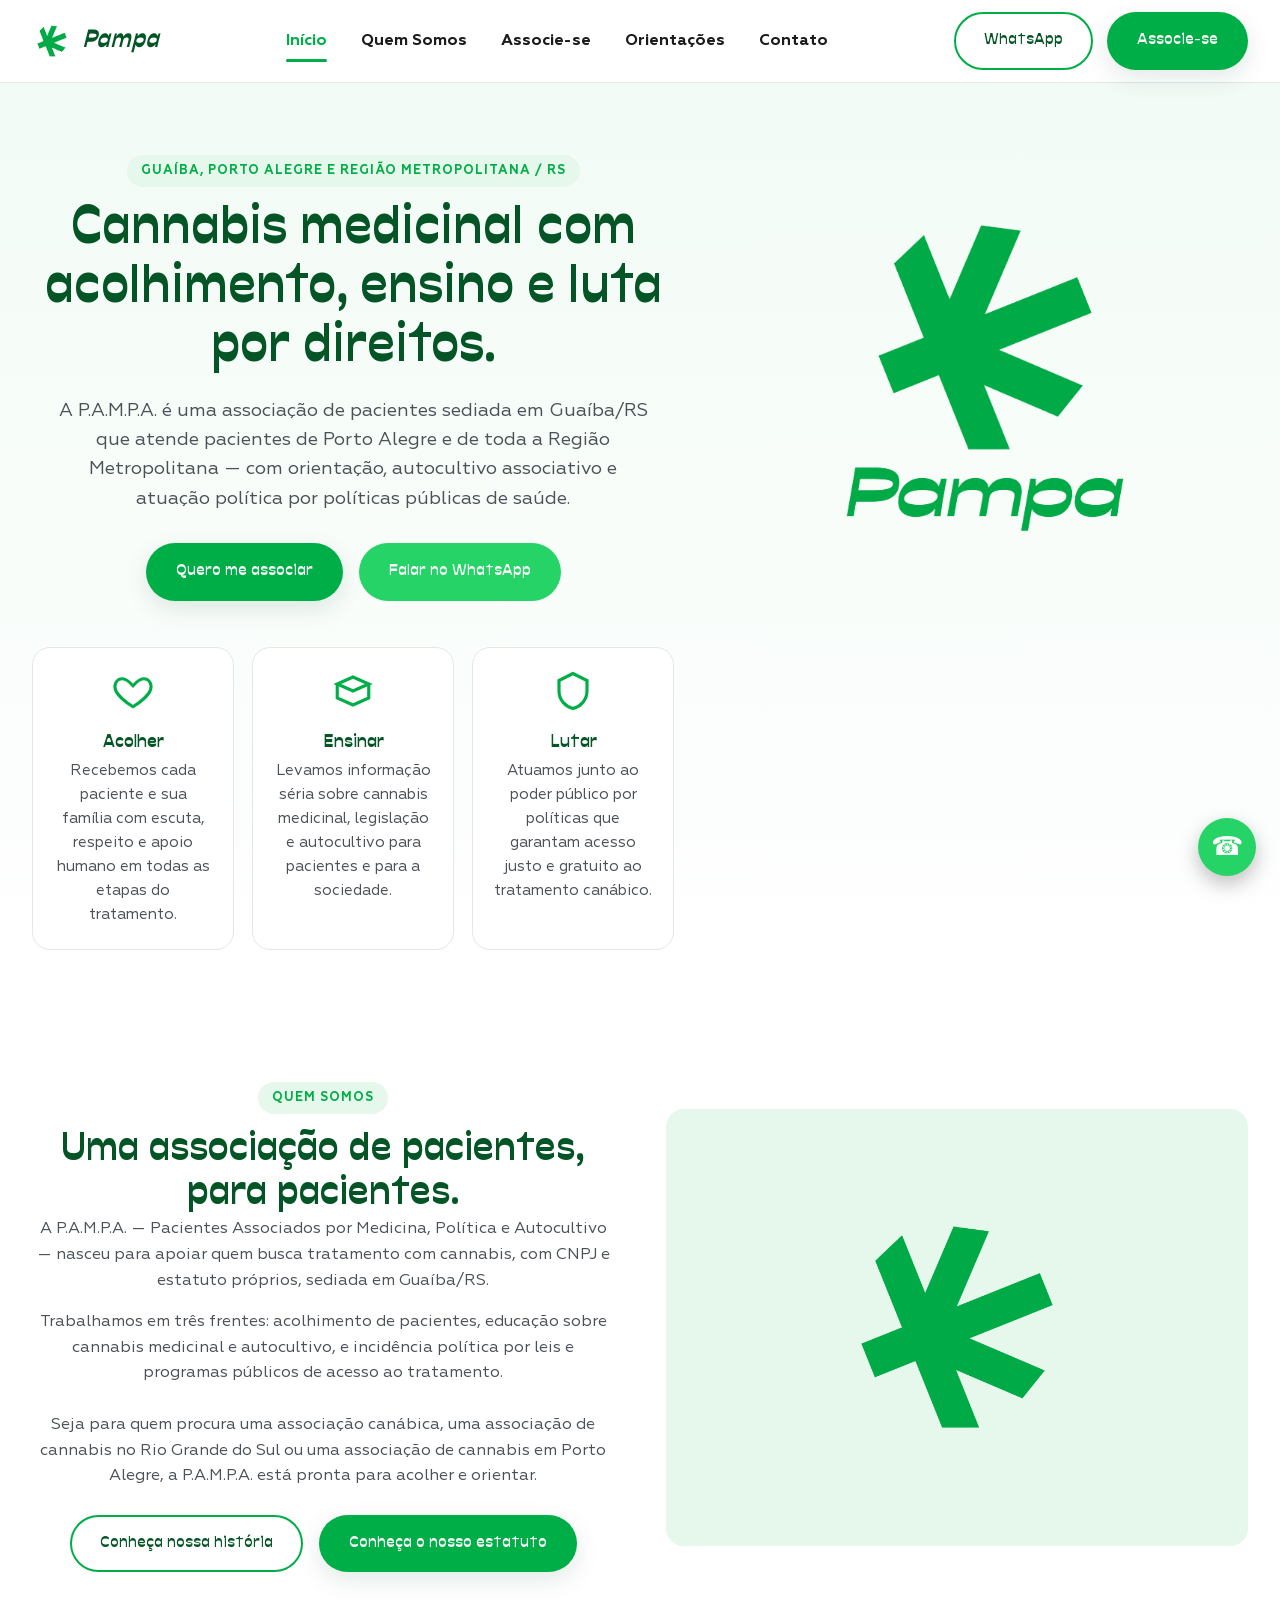
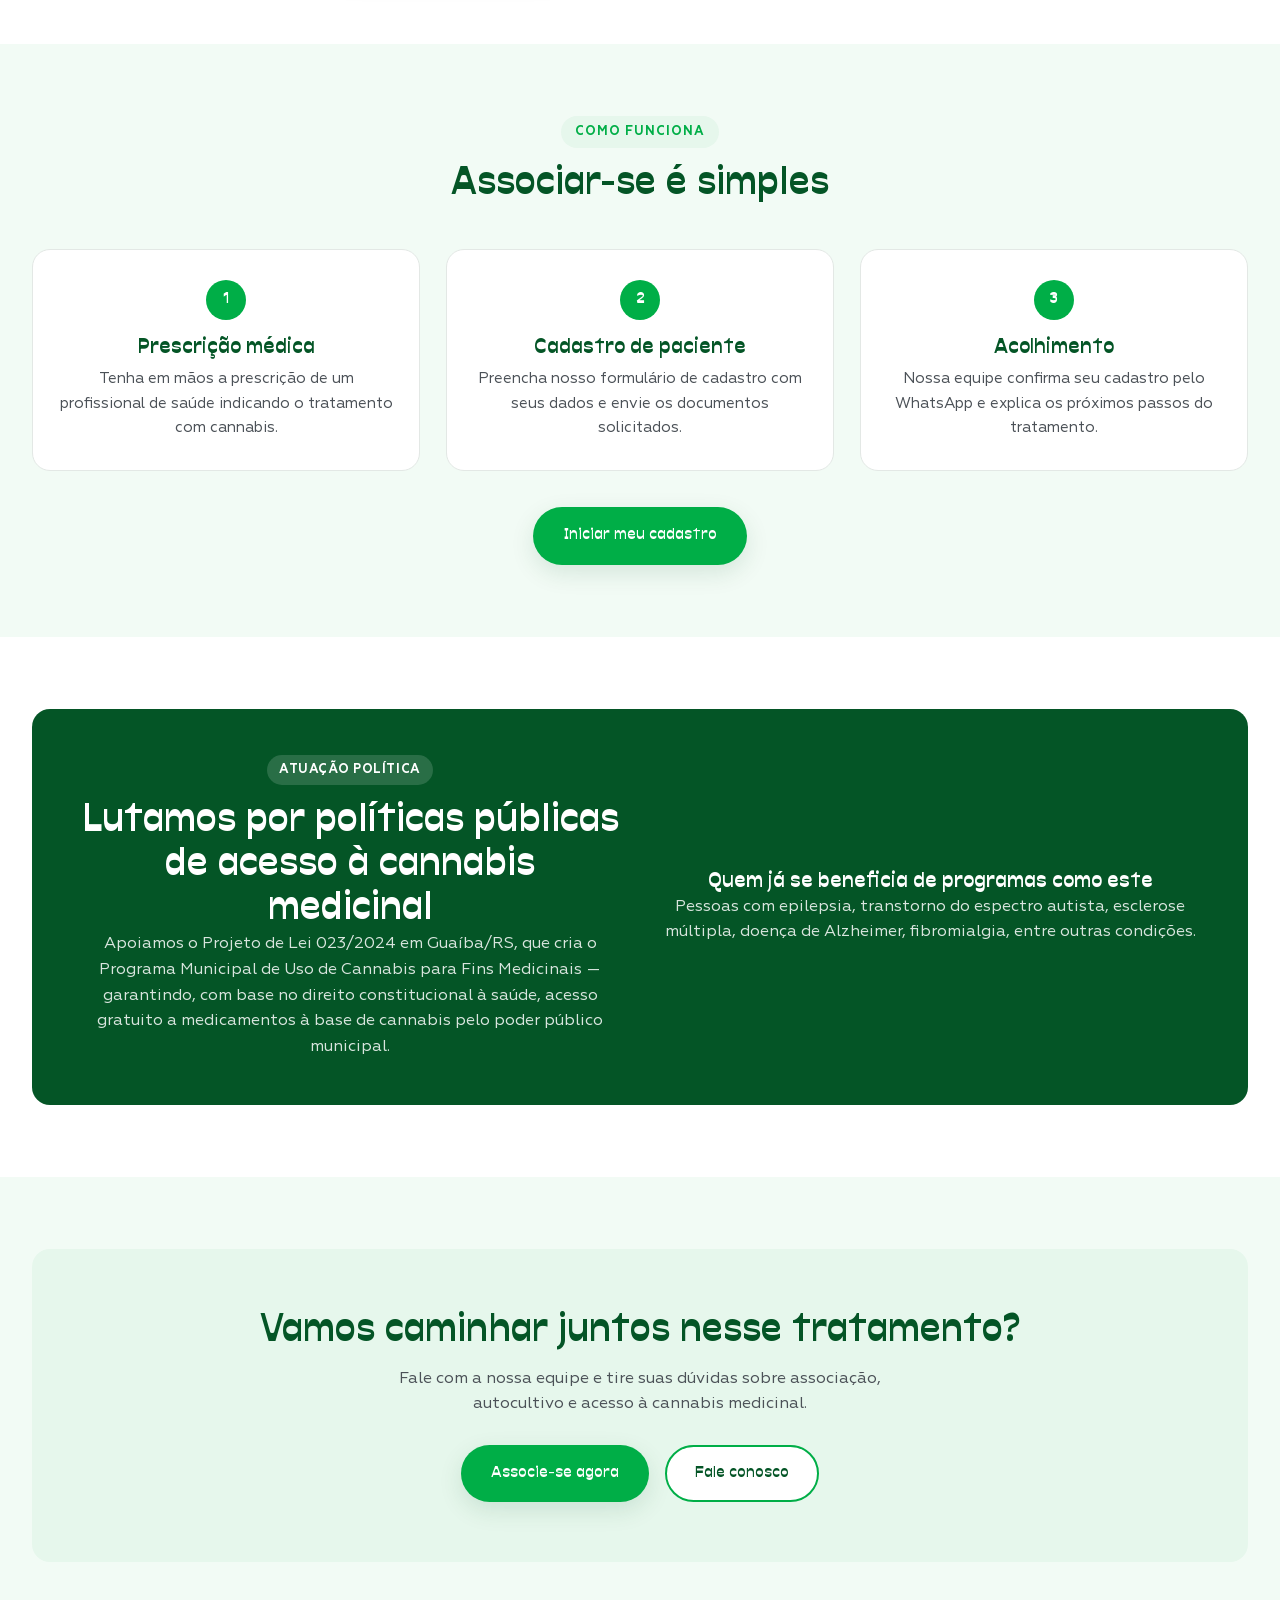
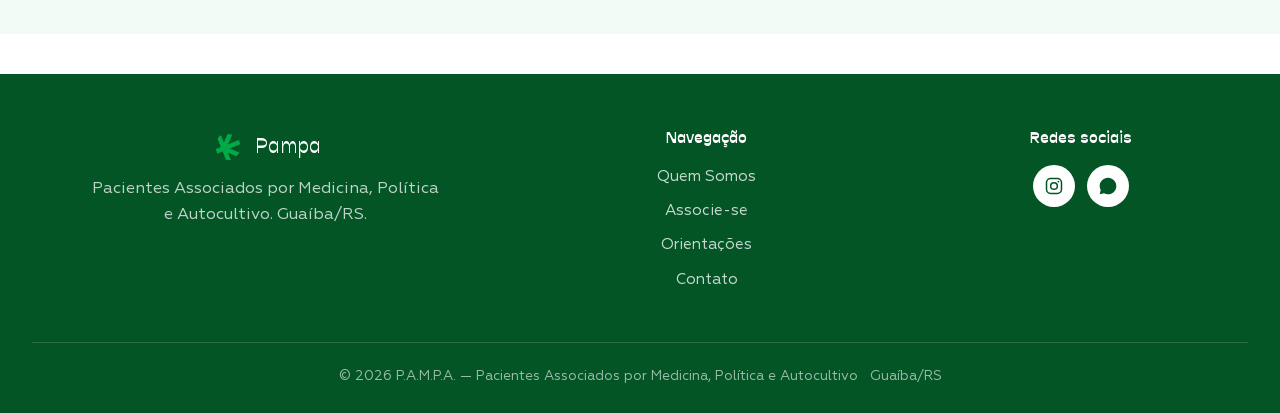
==== commit 45d0eee8: "Publica o estatuto social em PDF com botão nas páginas Início e Quem Somos docs/estatuto-pampa.pdf: " ====
--- a/index.html
+++ b/index.html
@@ -127,7 +127,10 @@
       <p style="margin-bottom:16px">A P.A.M.P.A. — Pacientes Associados por Medicina, Política e Autocultivo — nasceu para apoiar quem busca tratamento com cannabis, com CNPJ e estatuto próprios, sediada em Guaíba/RS.</p>
       <p style="margin-bottom:26px">Trabalhamos em três frentes: acolhimento de pacientes, educação sobre cannabis medicinal e autocultivo, e incidência política por leis e programas públicos de acesso ao tratamento.</p>
       <p style="margin-bottom:26px">Seja para quem procura uma associação canábica, uma associação de cannabis no Rio Grande do Sul ou uma associação de cannabis em Porto Alegre, a P.A.M.P.A. está pronta para acolher e orientar.</p>
-      <a class="btn btn-secondary" href="quem-somos.html">Conheça nossa história</a>
+      <div class="cta-actions">
+        <a class="btn btn-secondary" href="quem-somos.html">Conheça nossa história</a>
+        <a class="btn btn-primary" href="docs/estatuto-pampa.pdf" target="_blank" rel="noopener">Conheça o nosso estatuto</a>
+      </div>
     </div>
     <div class="placeholder-img">
       <img src="images/symbol-verde.png" alt="Símbolo PAMPA">
--- a/css/style.css
+++ b/css/style.css
@@ -6,31 +6,31 @@
 
 @font-face {
   font-family: 'Antipol';
-  src: url('../fonts/Antipol_VF.otf') format('opentype');
+  src: url('../fonts/antipol_vf.otf') format('opentype');
   font-weight: 400 800;
   font-display: swap;
 }
 @font-face {
   font-family: 'Geometria';
-  src: url('../fonts/Geometria-Regular.ttf') format('truetype');
+  src: url('../fonts/geometria-regular.ttf') format('truetype');
   font-weight: 400;
   font-display: swap;
 }
 @font-face {
   font-family: 'Geometria';
-  src: url('../fonts/Geometria-Medium.ttf') format('truetype');
+  src: url('../fonts/geometria-medium.ttf') format('truetype');
   font-weight: 500;
   font-display: swap;
 }
 @font-face {
   font-family: 'Geometria';
-  src: url('../fonts/Geometria-Bold.ttf') format('truetype');
+  src: url('../fonts/geometria-bold.ttf') format('truetype');
   font-weight: 700;
   font-display: swap;
 }
 @font-face {
   font-family: 'Geometria';
-  src: url('../fonts/Geometria-ExtraBold.ttf') format('truetype');
+  src: url('../fonts/geometria-extrabold.ttf') format('truetype');
   font-weight: 800;
   font-display: swap;
 }
@@ -601,3 +601,30 @@
     gap: 18px;
   }
 }
+
+/* ---------- Alinhamento centralizado de todos os textos (out/2026) ---------- */
+/* Cabeçalho/menu ficam como estão; o resto do conteúdo é centralizado. */
+section, .page-hero, .site-footer { text-align: center; }
+section p, section ul, section h1, section h2, section h3,
+.site-footer p { margin-left: auto; margin-right: auto; }
+section ul { align-items: center; }
+
+.section-head { margin-left: auto; margin-right: auto; }
+.hero-actions { justify-content: center; }
+.pillar-card { text-align: center; }
+.pillar-card .icone { margin-left: auto; margin-right: auto; }
+.step-num { margin-left: auto; margin-right: auto; }
+
+.contact-info-item { flex-direction: column; align-items: center; gap: 10px; }
+.social-row { justify-content: center; }
+.faq-question { text-align: center; }
+.faq-question > span:first-child { flex: 1; padding-left: 32px; } /* compensa o "+" para o texto ficar no centro real */
+
+.timeline { border-left: none; padding-left: 0; }
+.timeline-item::before { display: none; }
+
+.footer-logo { justify-content: center; }
+.footer-bottom { justify-content: center; }
+
+/* Campos de formulário: rótulos centralizados, digitação continua à esquerda */
+.form-row input, .form-row select, .form-row textarea { text-align: left; }
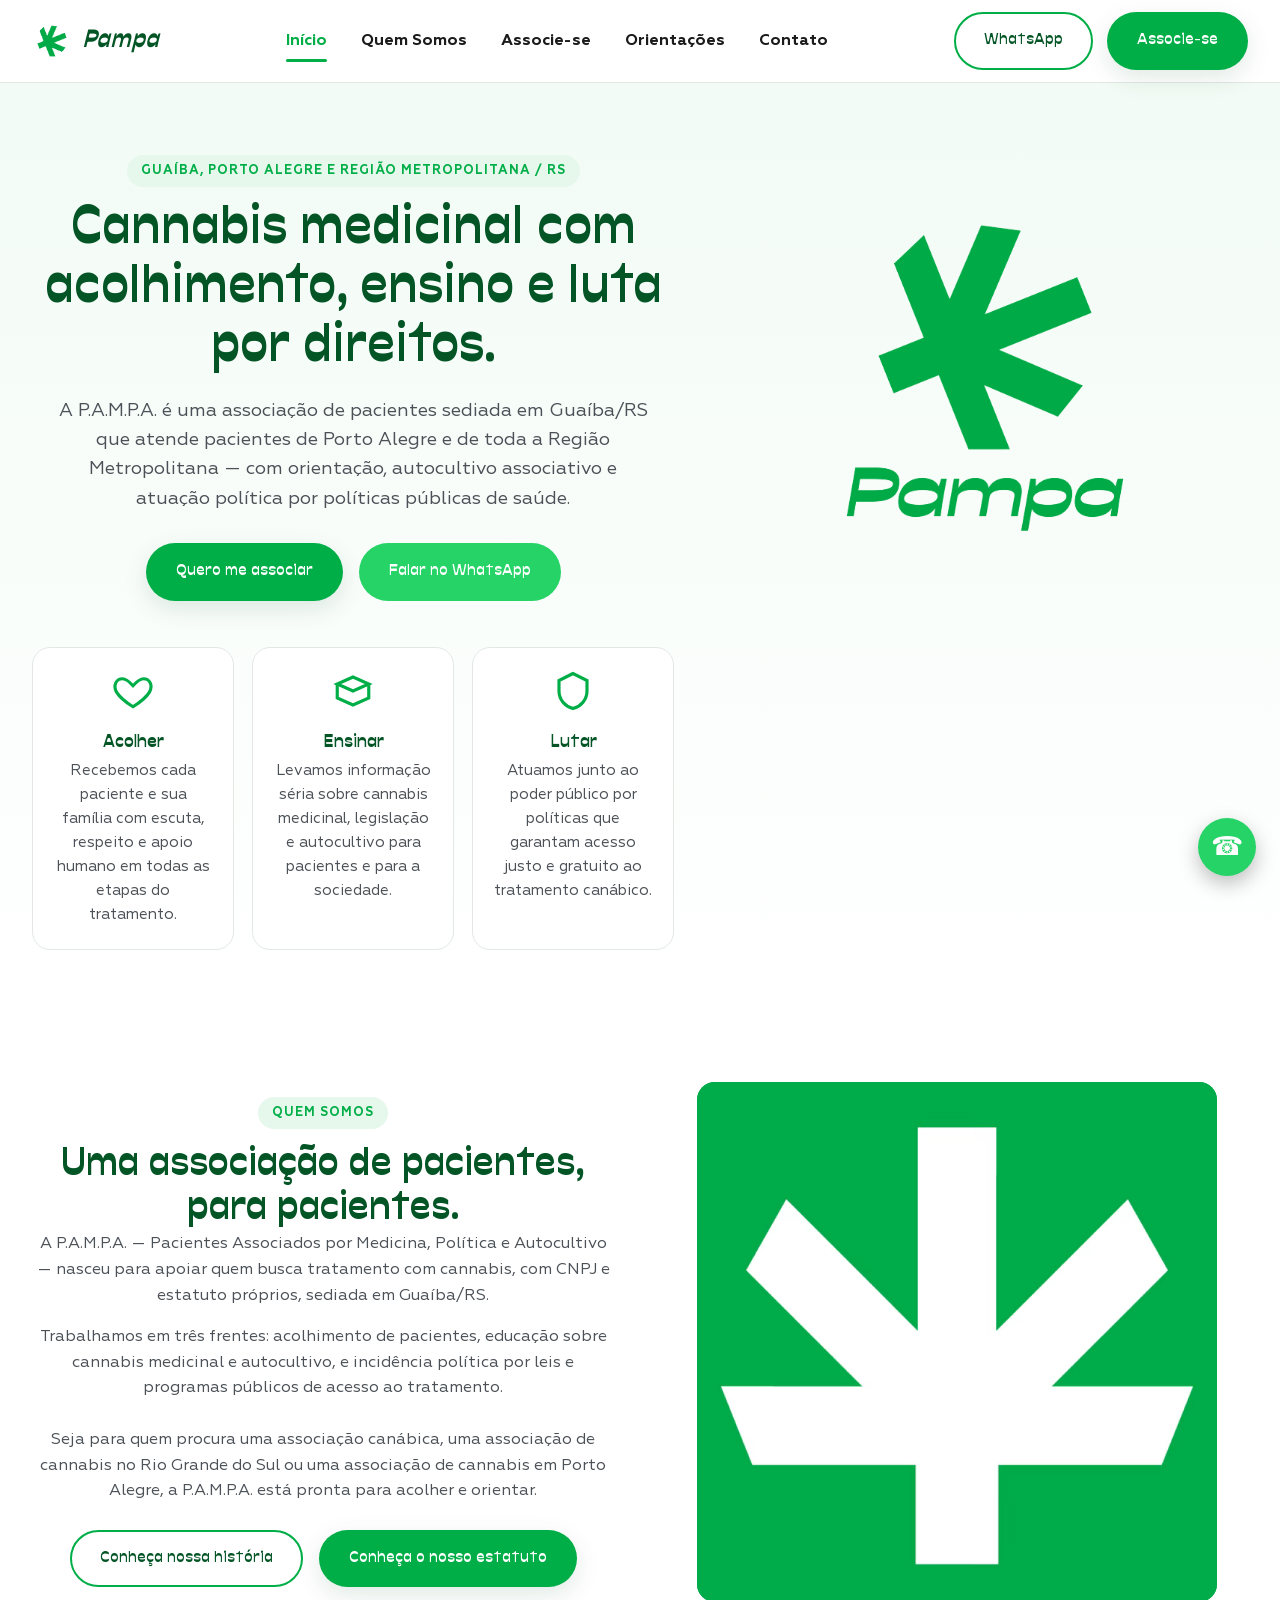
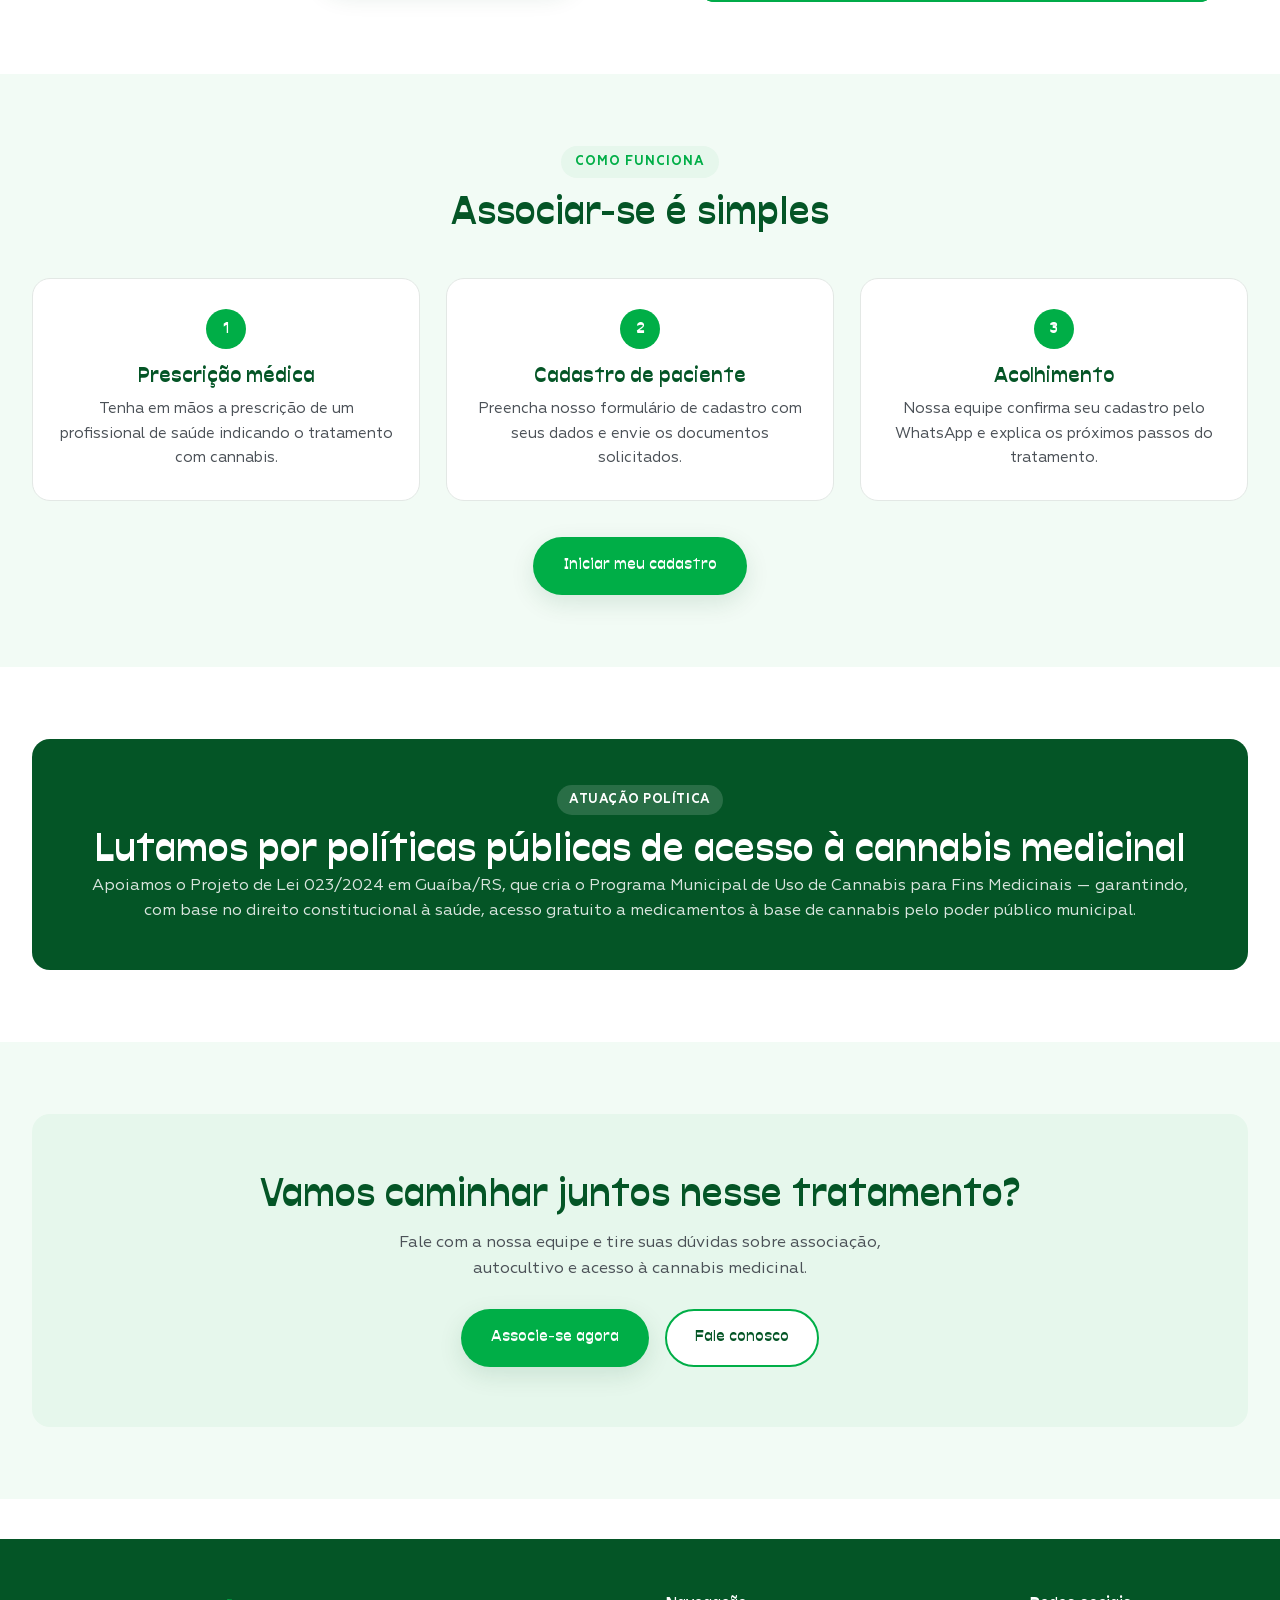
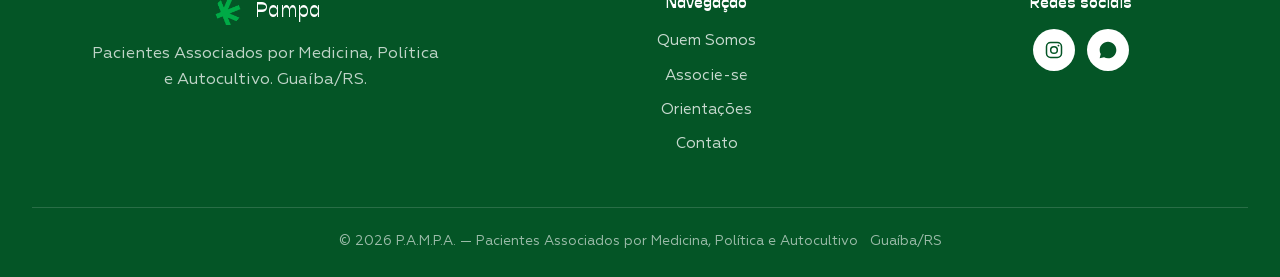
==== commit 78a51010: "Símbolo animado na página inicial e remove bloco 'Quem já se beneficia' Substitui o símbolo estático" ====
--- a/index.html
+++ b/index.html
@@ -132,9 +132,10 @@
         <a class="btn btn-primary" href="docs/estatuto-pampa.pdf" target="_blank" rel="noopener">Conheça o nosso estatuto</a>
       </div>
     </div>
-    <div class="placeholder-img">
-      <img src="images/symbol-verde.png" alt="Símbolo PAMPA">
-    </div>
+    <video class="video-simbolo" poster="images/simbolo-animado-poster.jpg" autoplay muted loop playsinline preload="auto" aria-label="Símbolo da P.A.M.P.A. animado" width="720" height="720">
+      <source src="images/simbolo-animado.webm" type="video/webm">
+      <source src="images/simbolo-animado.mp4" type="video/mp4">
+    </video>
   </div>
 </section>
 
@@ -169,15 +170,11 @@
 
 <section>
   <div class="container">
-    <div class="destaque">
+    <div class="destaque" style="grid-template-columns: 1fr;">
       <div>
         <span class="tag">Atuação política</span>
         <h2>Lutamos por políticas públicas de acesso à cannabis medicinal</h2>
         <p>Apoiamos o Projeto de Lei 023/2024 em Guaíba/RS, que cria o Programa Municipal de Uso de Cannabis para Fins Medicinais — garantindo, com base no direito constitucional à saúde, acesso gratuito a medicamentos à base de cannabis pelo poder público municipal.</p>
-      </div>
-      <div>
-        <h3>Quem já se beneficia de programas como este</h3>
-        <p>Pessoas com epilepsia, transtorno do espectro autista, esclerose múltipla, doença de Alzheimer, fibromialgia, entre outras condições.</p>
       </div>
     </div>
   </div>
--- a/css/style.css
+++ b/css/style.css
@@ -628,3 +628,13 @@
 
 /* Campos de formulário: rótulos centralizados, digitação continua à esquerda */
 .form-row input, .form-row select, .form-row textarea { text-align: left; }
+
+/* Arte "Acolher, ensinar, lutar" ao lado da missão (Quem Somos) */
+.two-col img.img-missao { width: 100%; max-width: 520px; height: auto; aspect-ratio: 1 / 1; object-fit: cover; align-self: center; justify-self: center; }
+
+/* Símbolo da P.A.M.P.A. antes dos títulos dos cartões (Quem Somos) */
+.titulo-com-simbolo { display: inline-flex; align-items: center; justify-content: center; gap: 0.4em; }
+.titulo-com-simbolo .simbolo-titulo { width: 1.15em; height: 1.15em; flex-shrink: 0; }
+
+/* Símbolo animado (Início, seção Quem somos) */
+.video-simbolo { display: block; width: 100%; max-width: 520px; height: auto; aspect-ratio: 1 / 1; border-radius: var(--raio); justify-self: center; align-self: center; background: #00A846; }
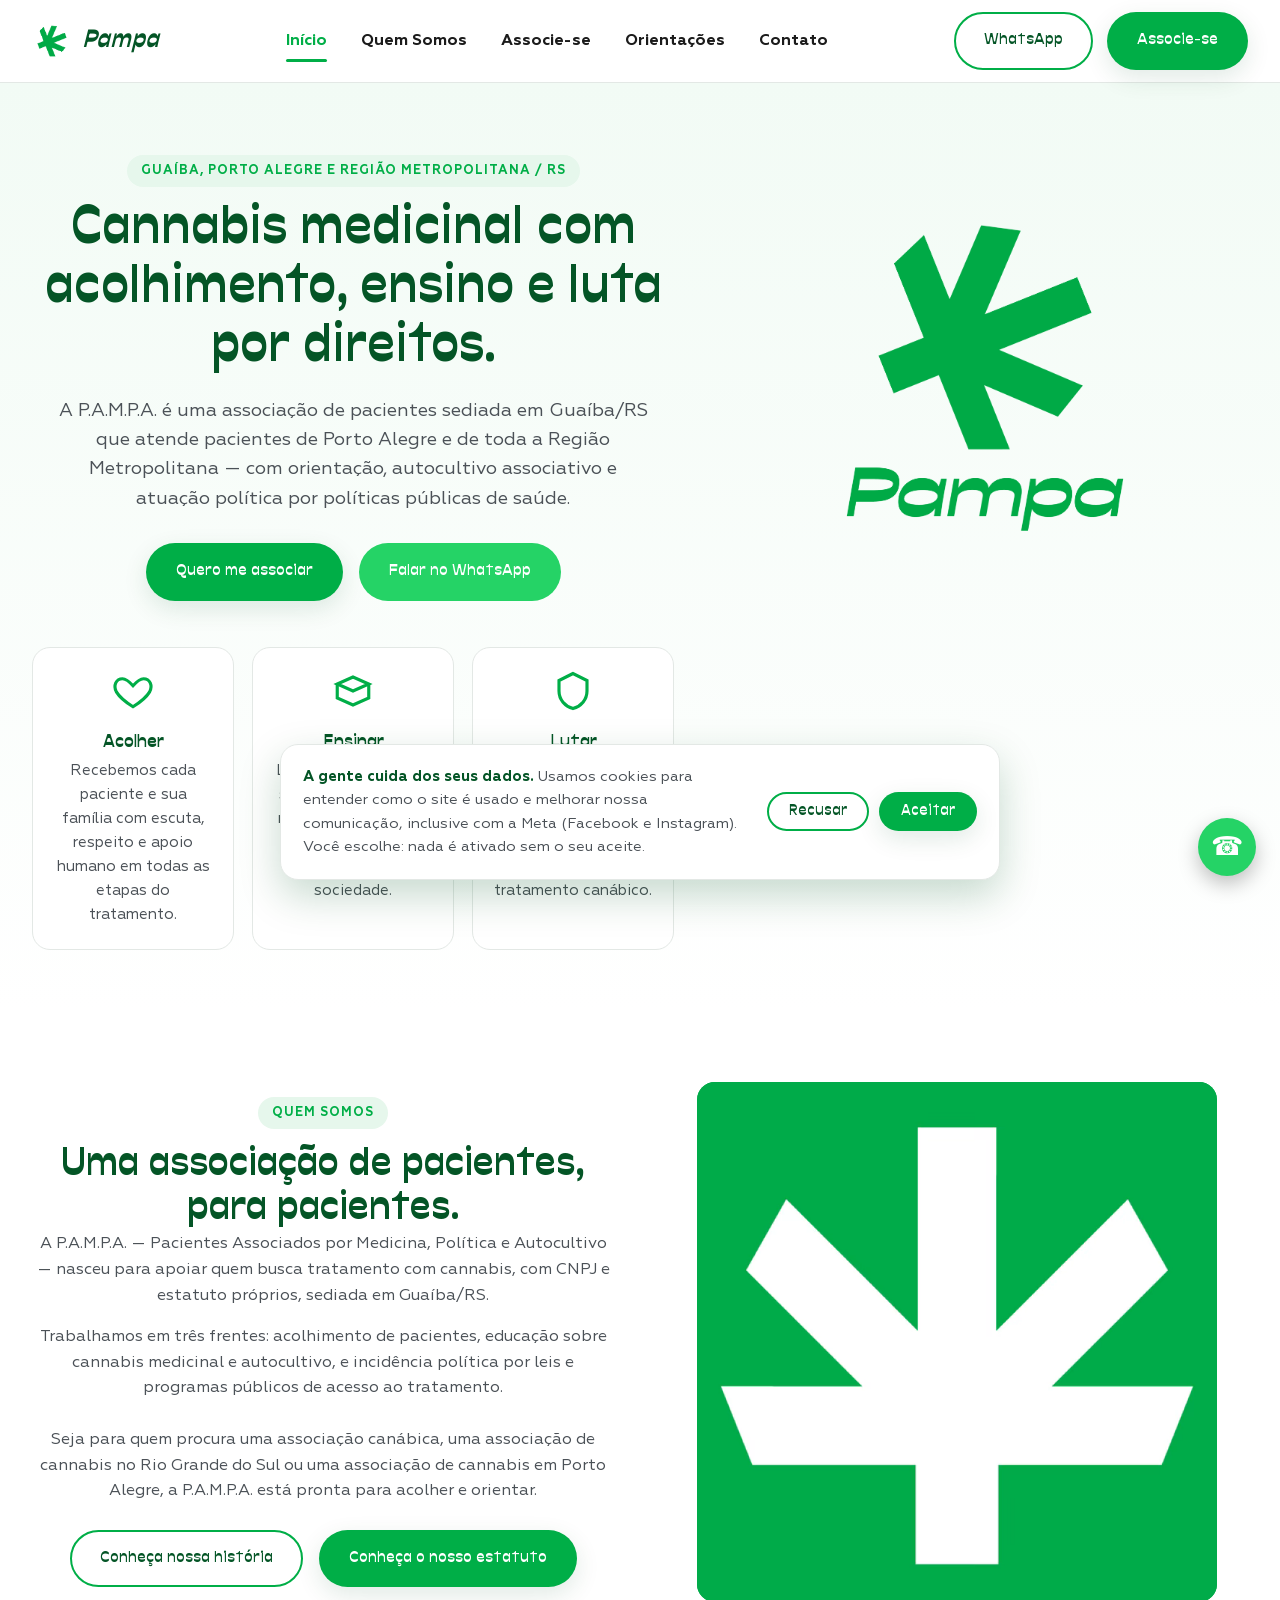
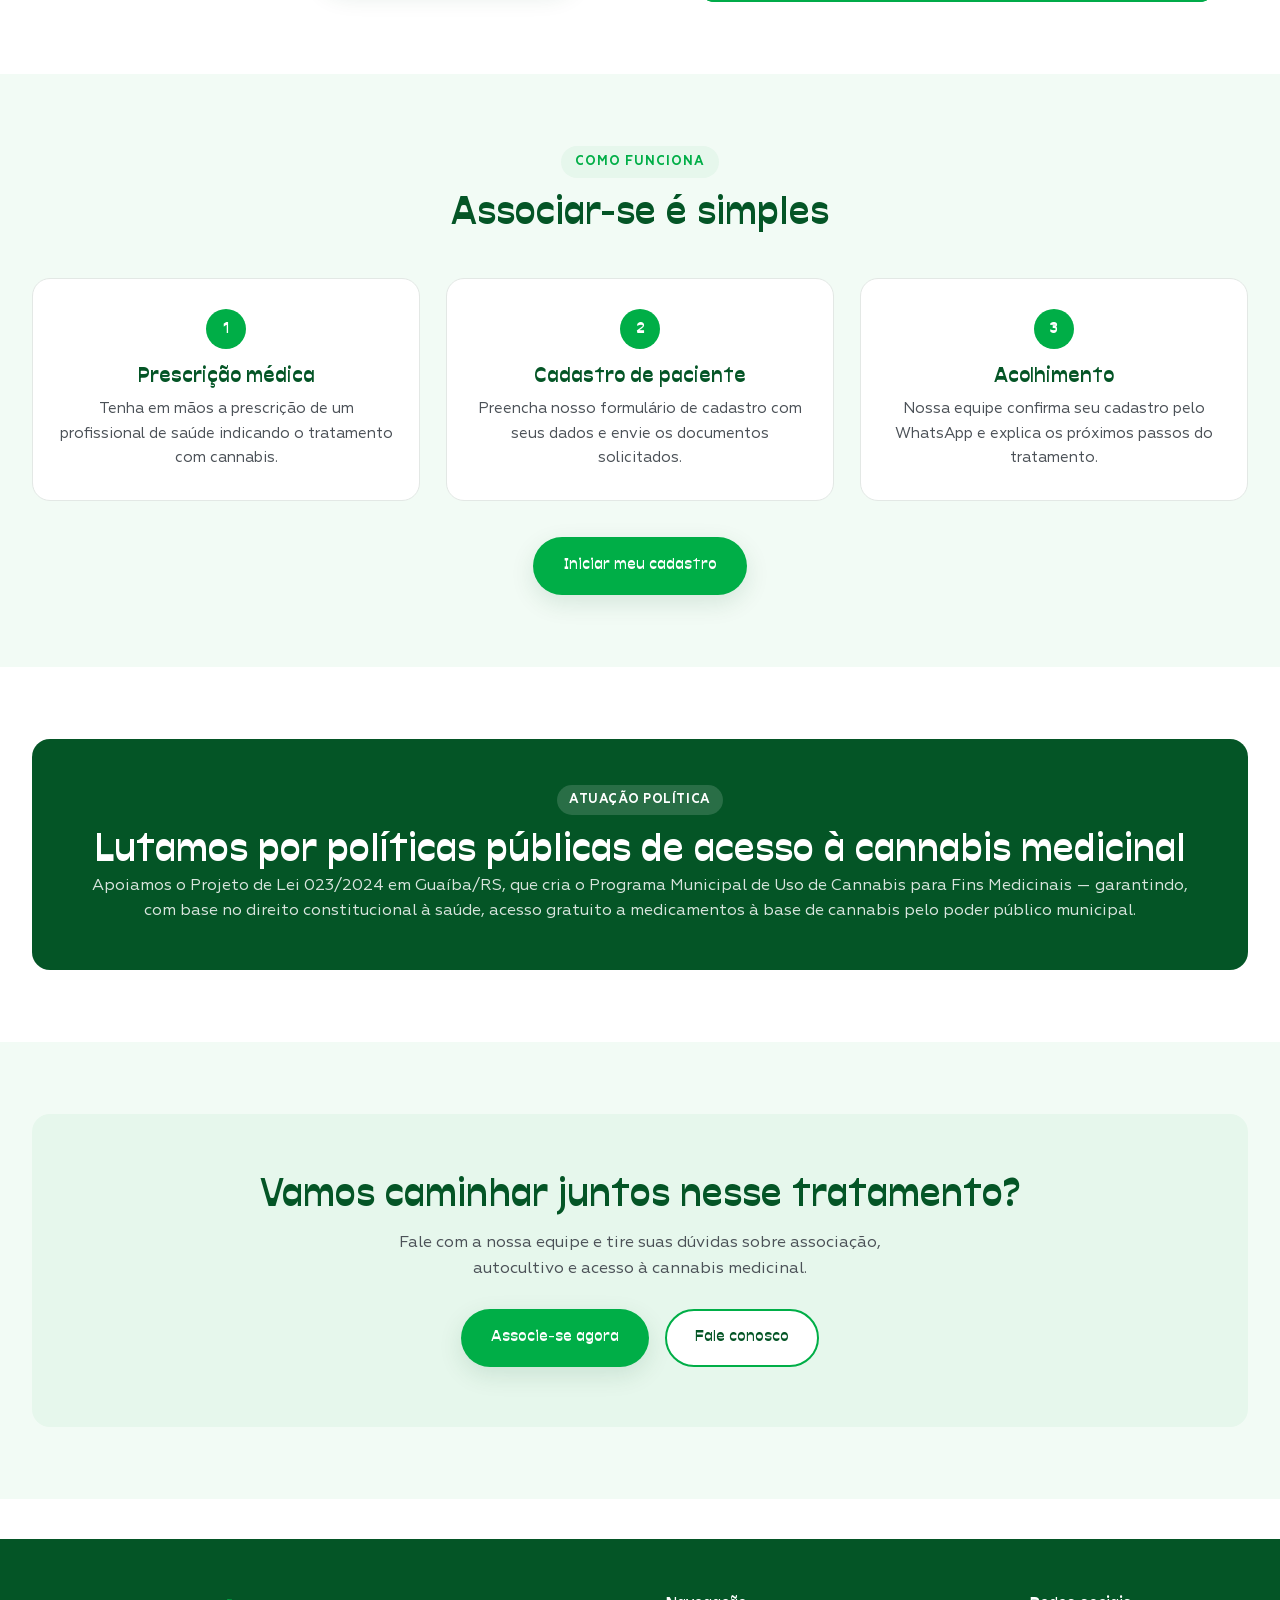
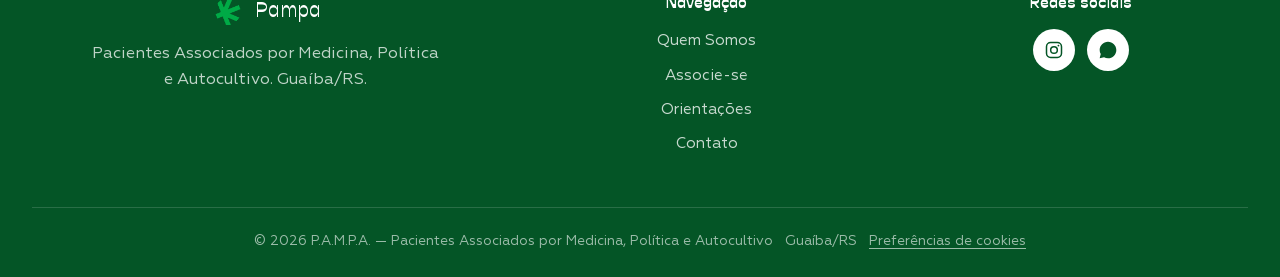
==== commit 843bae95: "Instala Google Tag Manager (GTM-W8565SZV) em todas as páginas Co-Authored-By: Claude Opus 5.5 <norep" ====
--- a/index.html
+++ b/index.html
@@ -1,6 +1,13 @@
 <!DOCTYPE html>
 <html lang="pt-BR">
 <head>
+<!-- Google Tag Manager -->
+<script>(function(w,d,s,l,i){w[l]=w[l]||[];w[l].push({'gtm.start':
+new Date().getTime(),event:'gtm.js'});var f=d.getElementsByTagName(s)[0],
+j=d.createElement(s),dl=l!='dataLayer'?'&l='+l:'';j.async=true;j.src=
+'https://www.googletagmanager.com/gtm.js?id='+i+dl;f.parentNode.insertBefore(j,f);
+})(window,document,'script','dataLayer','GTM-W8565SZV');</script>
+<!-- End Google Tag Manager -->
 <meta charset="UTF-8">
 <meta name="viewport" content="width=device-width, initial-scale=1.0">
 <title>P.A.M.P.A. — Associação de Pacientes de Cannabis Medicinal em Guaíba e Porto Alegre, RS</title>
@@ -60,6 +67,10 @@
 </script>
 </head>
 <body>
+<!-- Google Tag Manager (noscript) -->
+<noscript><iframe src="https://www.googletagmanager.com/ns.html?id=GTM-W8565SZV"
+height="0" width="0" style="display:none;visibility:hidden"></iframe></noscript>
+<!-- End Google Tag Manager (noscript) -->
 
 <header class="site-header">
   <div class="container">
--- a/css/style.css
+++ b/css/style.css
@@ -638,3 +638,73 @@
 
 /* Símbolo animado (Início, seção Quem somos) */
 .video-simbolo { display: block; width: 100%; max-width: 520px; height: auto; aspect-ratio: 1 / 1; border-radius: var(--raio); justify-self: center; align-self: center; background: #00A846; }
+
+/* ---------- Associe-se (convite ao Kunk) ---------- */
+.kk-hero { background: var(--verde-mais-escuro); color: var(--branco); padding: 76px 0 72px; }
+.kk-hero-grid { display: grid; grid-template-columns: 1.15fr 0.85fr; gap: 48px; align-items: center; }
+.kk-hero h1 { color: var(--branco); margin-bottom: 18px; }
+.kk-eyebrow { background: rgba(255,255,255,0.12); color: #9BE7B6; }
+.kk-lead { color: rgba(255,255,255,0.86); font-size: 1.15rem; max-width: 46ch; margin: 0 auto 30px; }
+.kk-lead strong { color: var(--branco); }
+.kk-hero-video { width: 100%; max-width: 380px; height: auto; aspect-ratio: 1/1; border-radius: 28px; justify-self: center; box-shadow: 0 24px 60px rgba(0,0,0,0.25); background: #00A846; }
+.kk-btn { font-size: 1.08rem; padding: 18px 34px; gap: 10px; }
+.kk-btn span { transition: transform .2s ease; }
+.kk-btn:hover span { transform: translateX(4px); }
+.kk-btn-hero { background: var(--branco); color: var(--verde-mais-escuro); box-shadow: 0 10px 30px rgba(0,0,0,0.22); }
+.kk-btn-hero:hover { background: #E9FBEF; }
+.kk-nota { display: inline-flex; align-items: center; gap: 8px; margin-top: 18px; font-size: 0.9rem; color: rgba(255,255,255,0.72); }
+.kk-nota .kk-ico { width: 16px; height: 16px; color: #9BE7B6; }
+
+.kk-cards { display: grid; grid-template-columns: repeat(3, 1fr); gap: 24px; }
+.kk-card { background: var(--branco); border: 1px solid var(--borda); border-radius: var(--raio); padding: 32px 26px; transition: transform .2s ease, box-shadow .2s ease; }
+.kk-card:hover { transform: translateY(-4px); box-shadow: var(--sombra); }
+.kk-card .kk-ico { width: 46px; height: 46px; padding: 10px; border-radius: 14px; background: var(--verde-claro); color: var(--verde-pampa); margin: 0 auto 16px; display: block; }
+.kk-card h3 { margin-bottom: 10px; }
+.kk-card p { font-size: 0.96rem; margin: 0; }
+
+.kk-checklist { align-items: stretch; display: grid; grid-template-columns: repeat(4, 1fr); gap: 18px; max-width: 980px; margin: 0 auto; }
+.kk-checklist li { background: var(--verde-claro2); border-radius: var(--raio); padding: 22px 16px; display: flex; flex-direction: column; align-items: center; gap: 10px; }
+.kk-checklist .kk-ico { width: 34px; height: 34px; color: var(--verde-pampa); }
+.kk-checklist span { color: var(--cinza-texto); font-size: 0.92rem; line-height: 1.45; }
+.kk-checklist strong { display: block; color: var(--preto); font-family: var(--fonte-titulo); font-size: 1.02rem; margin-bottom: 2px; }
+.kk-prescricao { margin-top: 26px; }
+.kk-prescricao a { color: var(--verde-pampa); font-weight: 600; text-decoration: underline; text-underline-offset: 3px; }
+.kk-aviso { max-width: 720px; margin: 22px auto 0; }
+
+.kk-convite { background: linear-gradient(135deg, var(--verde-pampa), var(--verde-escuro)); color: var(--branco); padding: 70px 0; }
+.kk-convite h2 { color: var(--branco); margin-bottom: 10px; }
+.kk-convite p { color: rgba(255,255,255,0.88); max-width: 50ch; margin: 0 auto 28px; }
+.kk-btn-claro { background: var(--branco); color: var(--verde-mais-escuro); }
+.kk-btn-claro:hover { background: #E9FBEF; }
+
+@media (max-width: 900px) {
+  .kk-hero-grid { grid-template-columns: 1fr; }
+  .kk-hero-video { order: -1; max-width: 220px; }
+  .kk-cards { grid-template-columns: 1fr; }
+  .kk-checklist { grid-template-columns: repeat(2, 1fr); }
+}
+@media (max-width: 480px) { .kk-btn { width: 100%; justify-content: center; } }
+.kk-hero-selo { width: 100%; max-width: 285px; height: auto; aspect-ratio: 1/1; justify-self: center; }
+@media (max-width: 900px) { .kk-hero-selo { order: -1; max-width: 170px; } }
+.kk-sem-receita { max-width: 760px; margin: 30px auto 0; padding: 26px 28px; border-radius: var(--raio); background: var(--branco); border: 2px solid var(--verde-pampa); box-shadow: var(--sombra); }
+.kk-sem-receita h3 { margin-bottom: 8px; color: var(--verde-mais-escuro); }
+.kk-sem-receita p { margin-bottom: 0; }
+.kk-sem-receita .kk-sem-receita-alt { margin-top: 10px; font-size: 0.92rem; }
+.kk-sem-receita a { color: var(--verde-pampa); font-weight: 600; text-decoration: underline; text-underline-offset: 3px; }
+
+/* ---------- Aviso de cookies ---------- */
+.cookie-aviso { position: fixed; left: 50%; bottom: 20px; transform: translateX(-50%); z-index: 1000; width: min(720px, calc(100% - 32px)); background: var(--branco); border: 1px solid var(--borda); border-radius: var(--raio); box-shadow: 0 16px 40px rgba(4,85,38,0.22); padding: 20px 22px; display: flex; gap: 18px; align-items: center; text-align: left; }
+.cookie-aviso p { font-size: 0.92rem; margin: 0; color: var(--cinza-texto); }
+.cookie-aviso strong { color: var(--verde-mais-escuro); }
+.cookie-acoes { display: flex; gap: 10px; flex-shrink: 0; }
+.cookie-acoes .btn { padding: 10px 20px; font-size: 0.92rem; }
+.cookie-link { background: none; border: none; color: inherit; font: inherit; text-decoration: underline; text-underline-offset: 3px; cursor: pointer; padding: 0; }
+.cookie-link:hover { color: var(--branco); }
+@media (max-width: 640px) {
+  .cookie-aviso { flex-direction: column; align-items: stretch; text-align: center; bottom: 12px; }
+  .cookie-acoes .btn { flex: 1; justify-content: center; }
+}
+
+/* Associe-se: link discreto para quem já tem acesso ao Kunk */
+.kk-ja-associado { margin-top: 1rem; font-size: .95rem; opacity: .9; }
+.kk-ja-associado a { color: inherit; text-decoration: underline; text-underline-offset: 3px; }
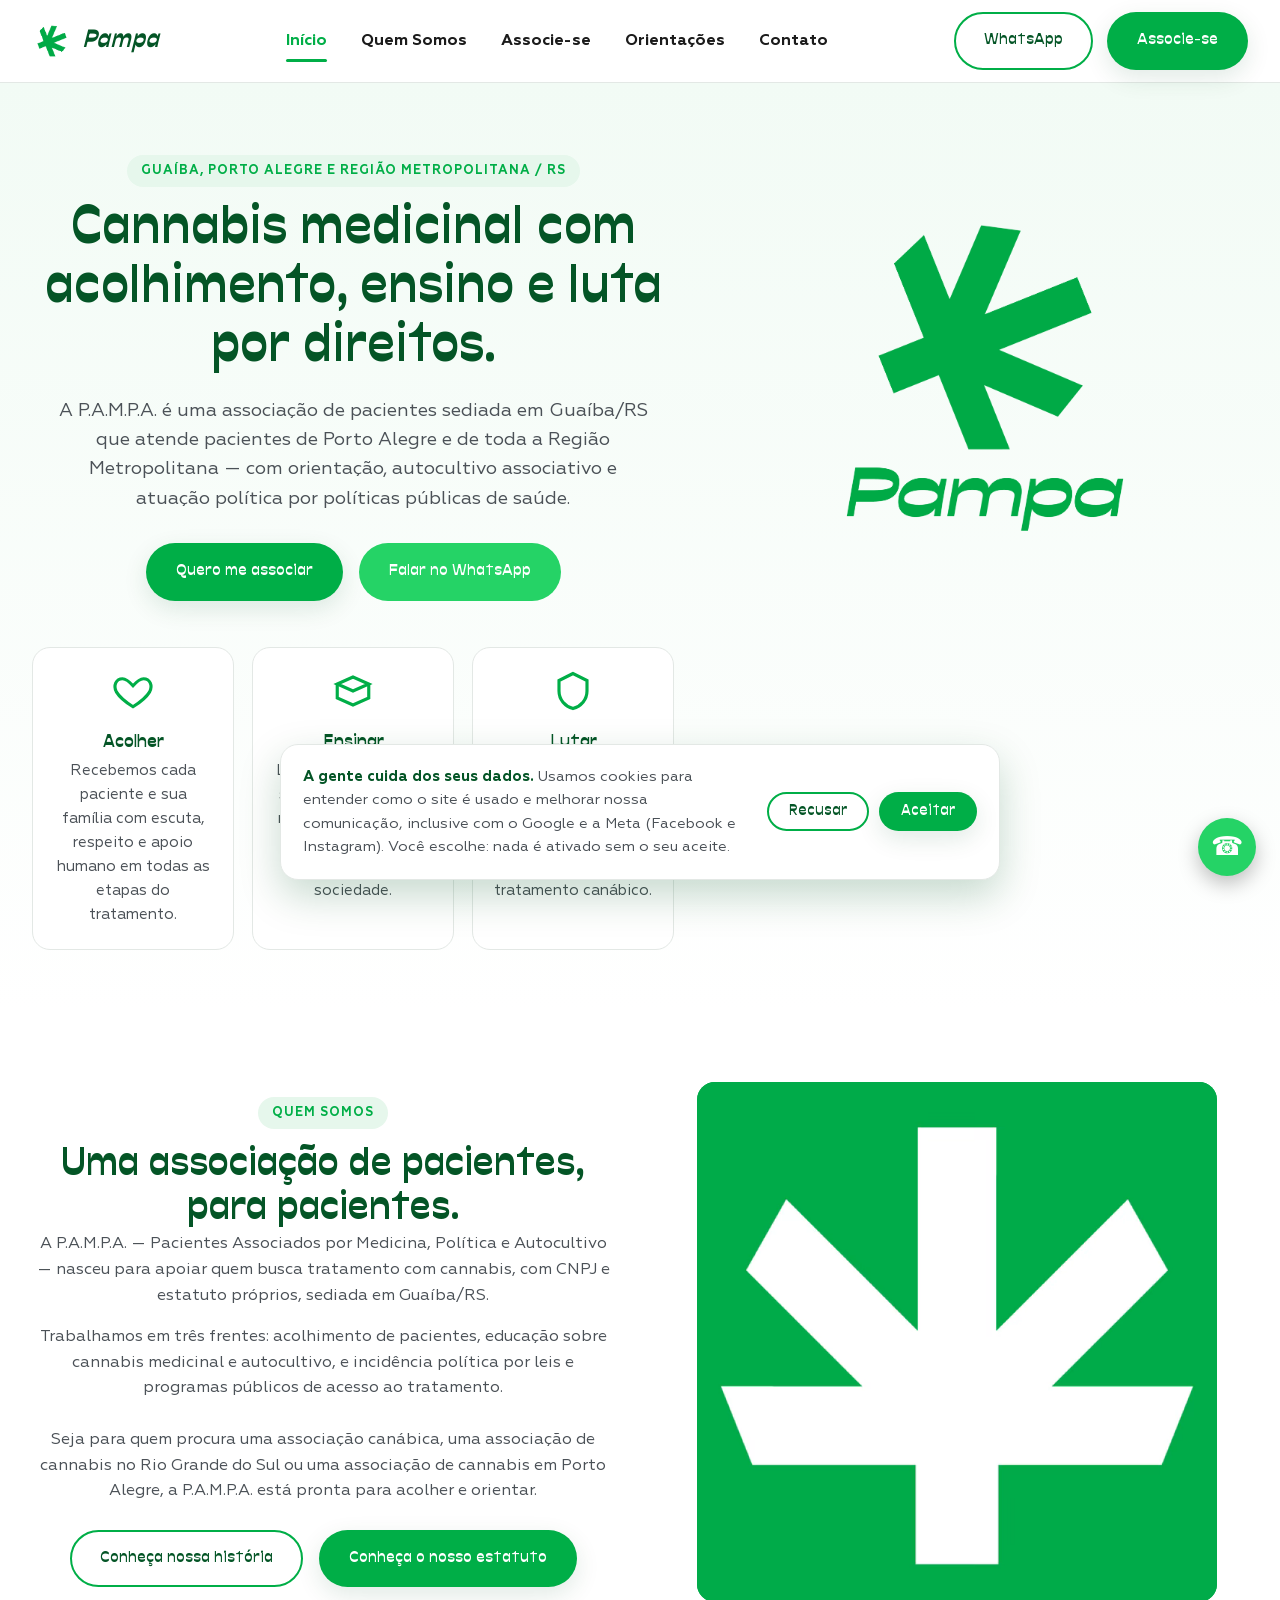
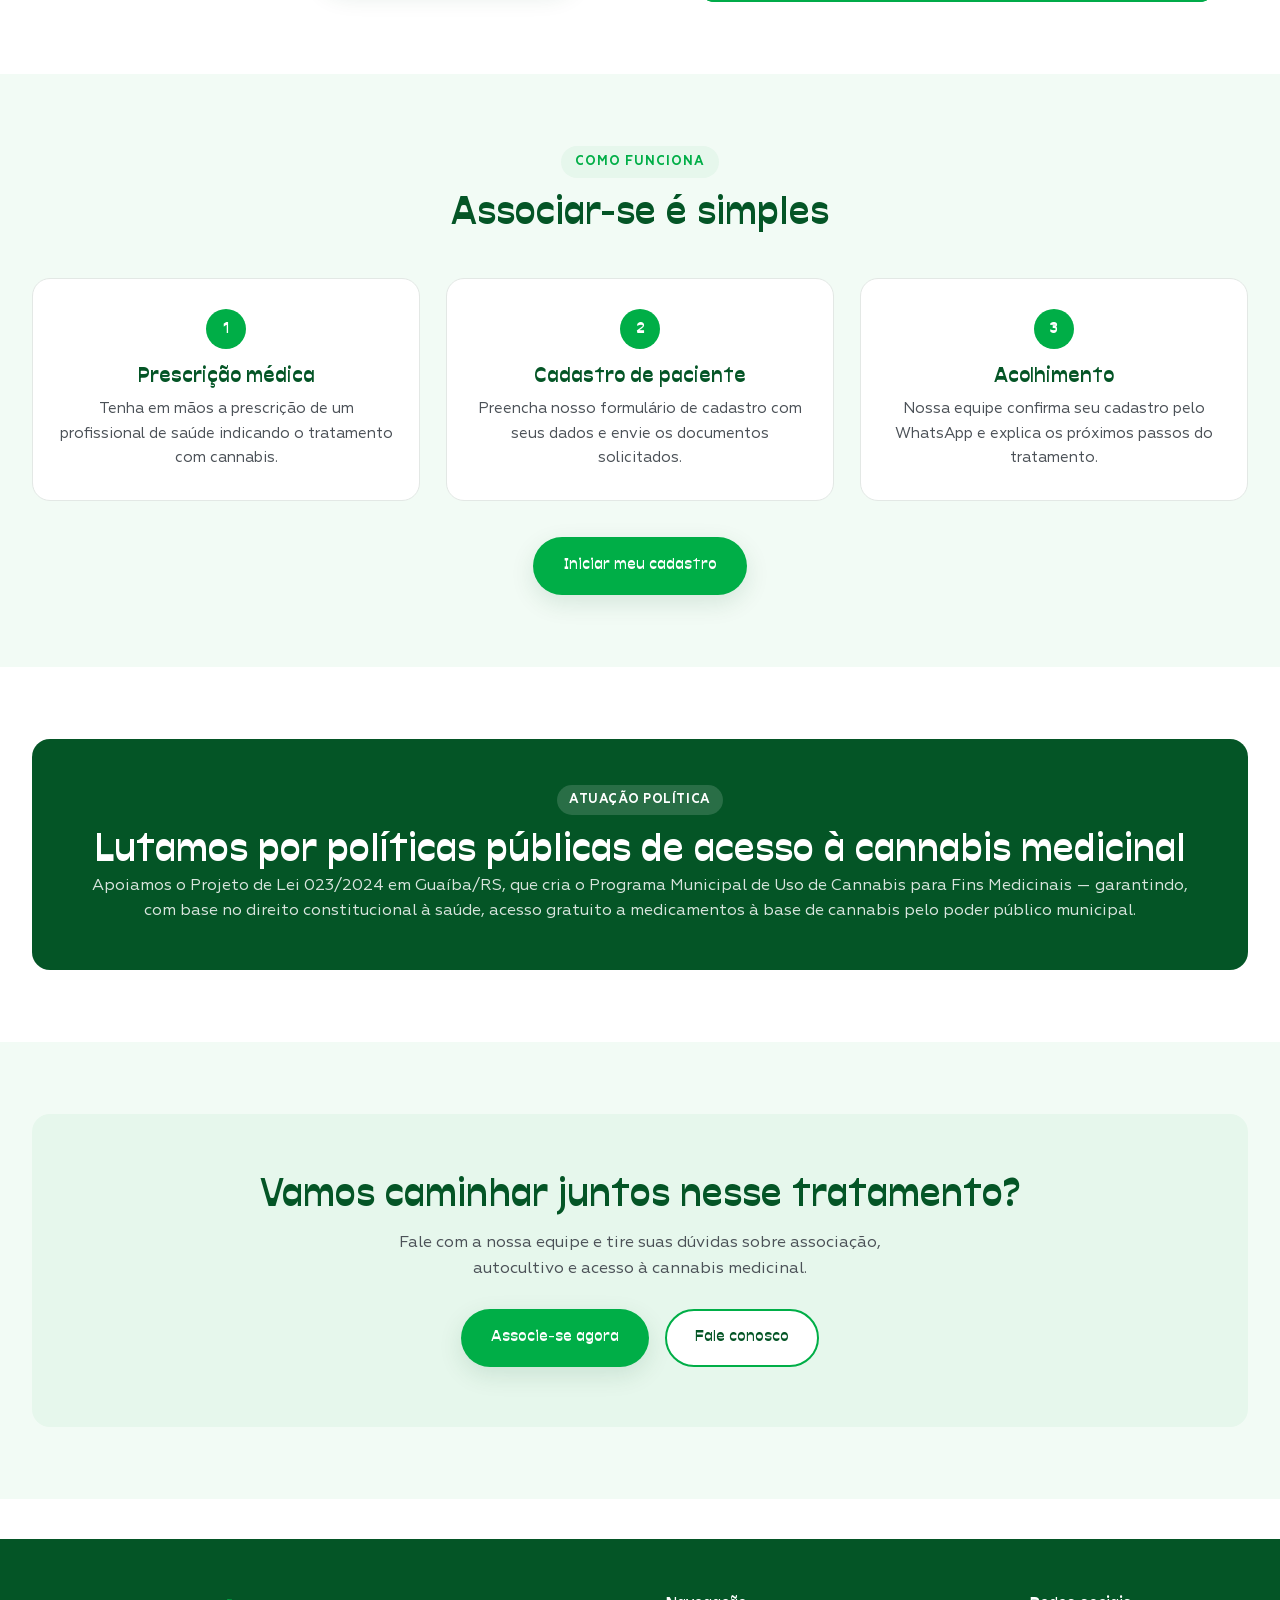
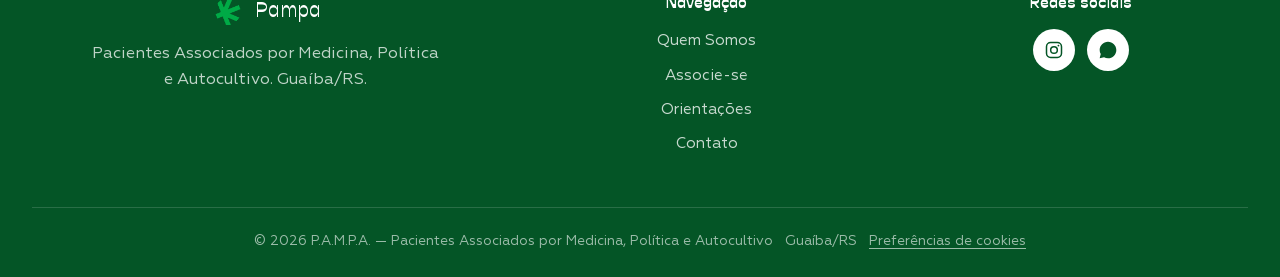
==== commit aa0bd936: "GTM: eventos de clique (WhatsApp, Associe-se, pré-cadastro, Kunk) e Consent Mode ligado ao aviso de " ====
--- a/index.html
+++ b/index.html
@@ -1,6 +1,10 @@
 <!DOCTYPE html>
 <html lang="pt-BR">
 <head>
+<!-- Consentimento padrão (LGPD): tudo negado até a pessoa aceitar no aviso de cookies -->
+<script>window.dataLayer=window.dataLayer||[];function gtag(){dataLayer.push(arguments);}
+gtag('consent','default',{ad_storage:'denied',analytics_storage:'denied',ad_user_data:'denied',ad_personalization:'denied',wait_for_update:500});
+try{if(localStorage.getItem('pampa_cookies')==='aceito'){gtag('consent','update',{ad_storage:'granted',analytics_storage:'granted',ad_user_data:'granted',ad_personalization:'granted'});}}catch(e){}</script>
 <!-- Google Tag Manager -->
 <script>(function(w,d,s,l,i){w[l]=w[l]||[];w[l].push({'gtm.start':
 new Date().getTime(),event:'gtm.js'});var f=d.getElementsByTagName(s)[0],
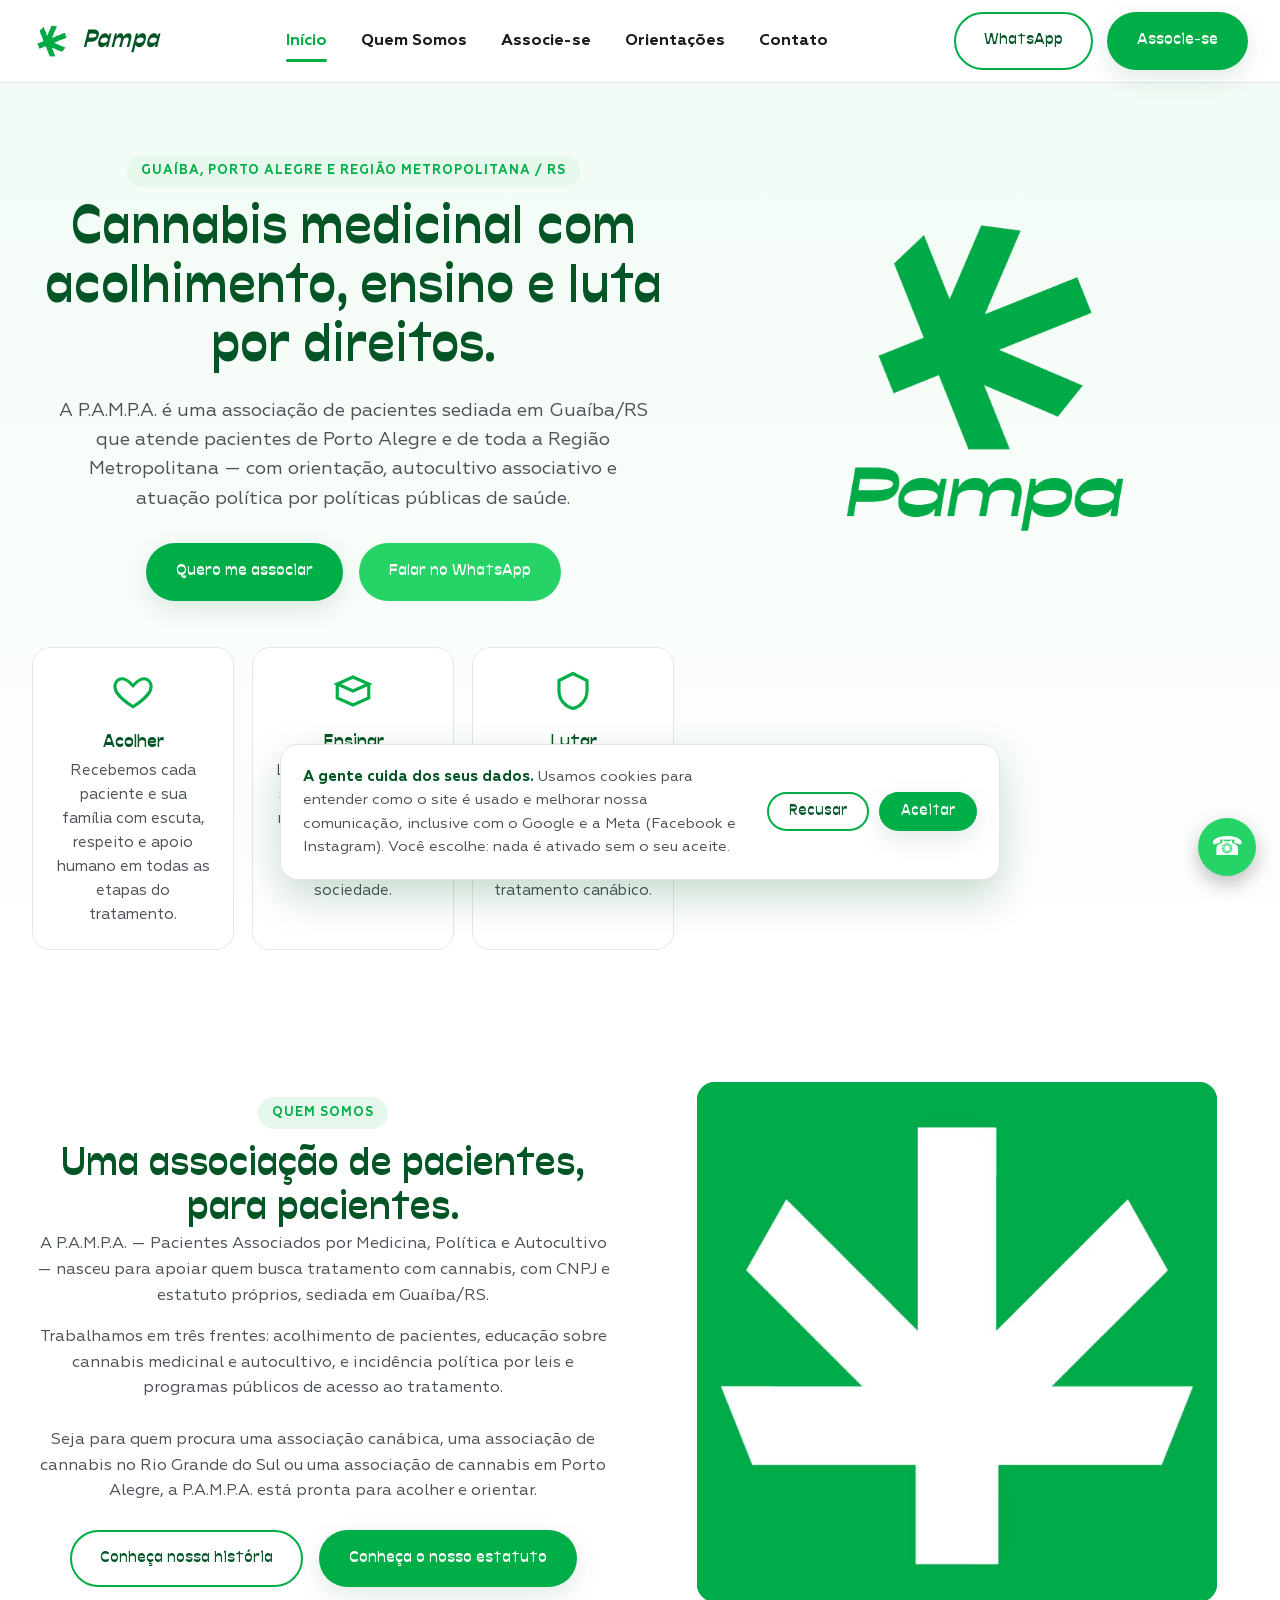
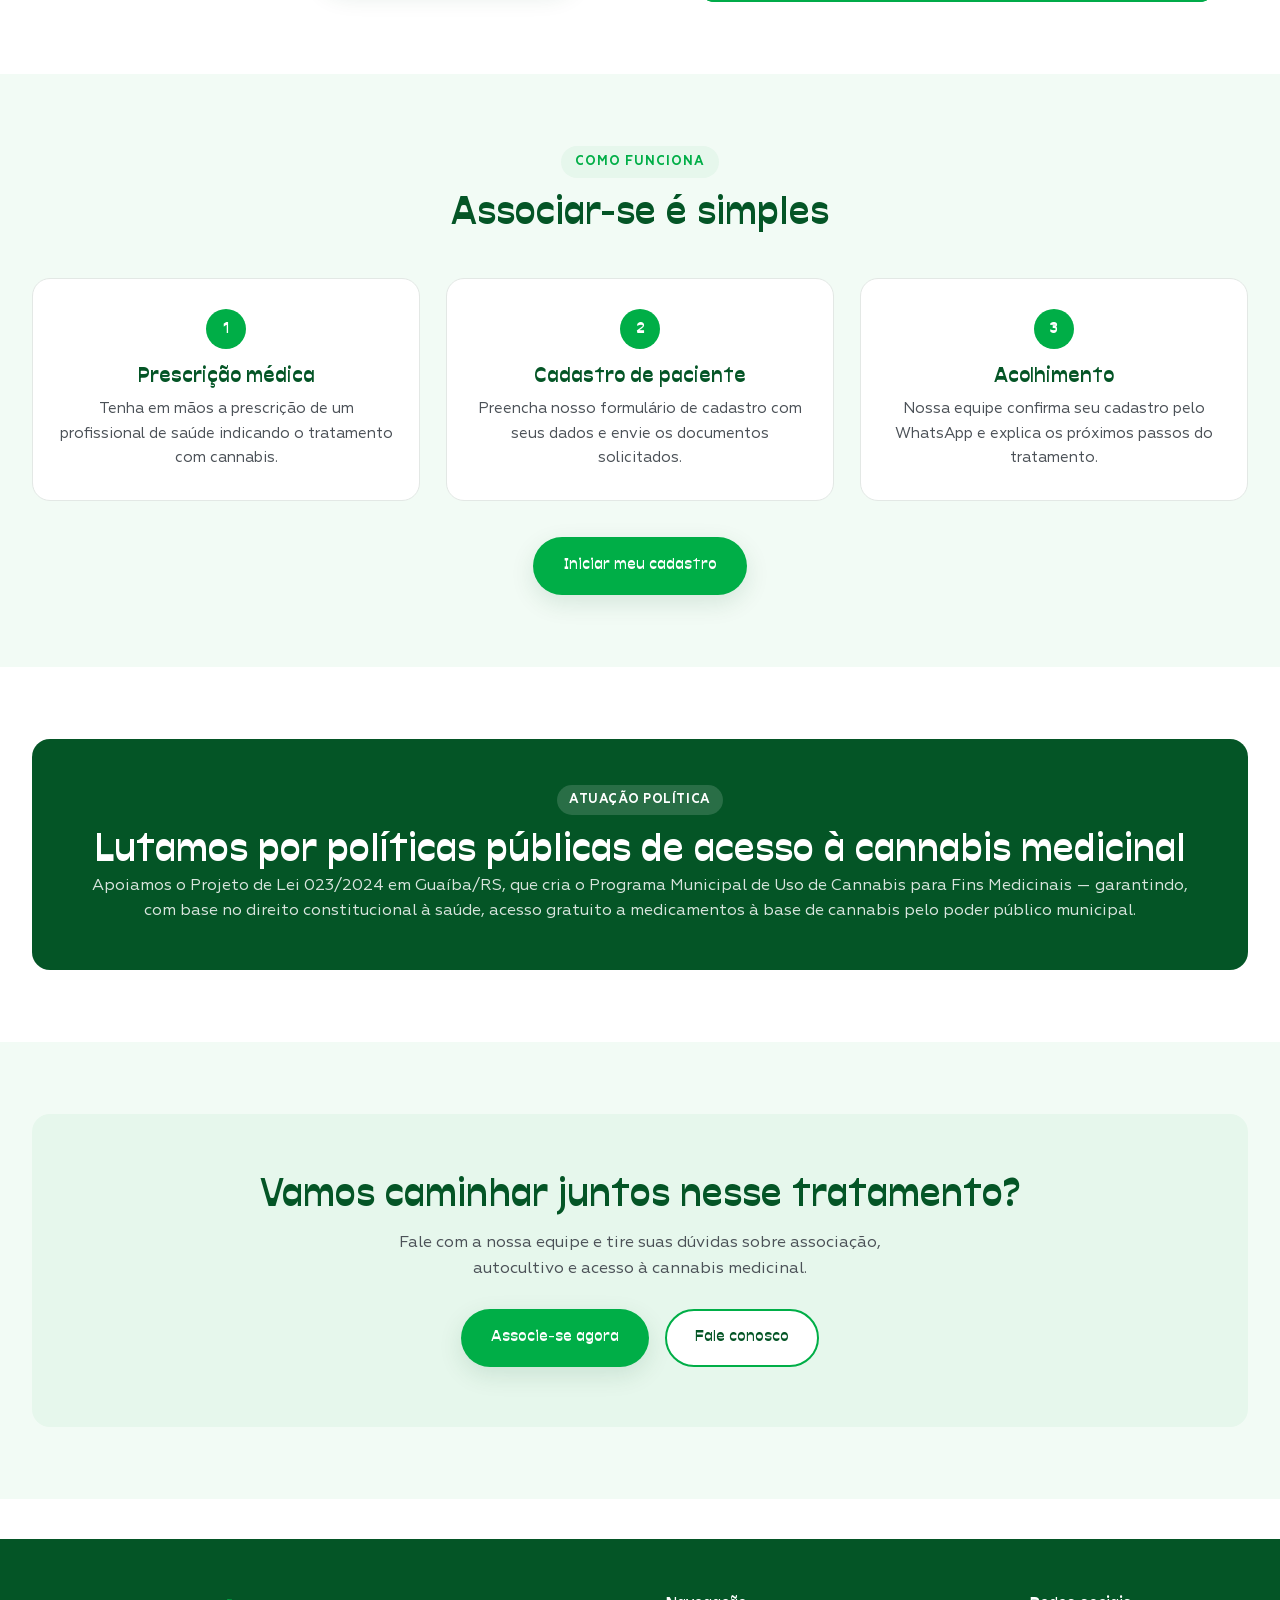
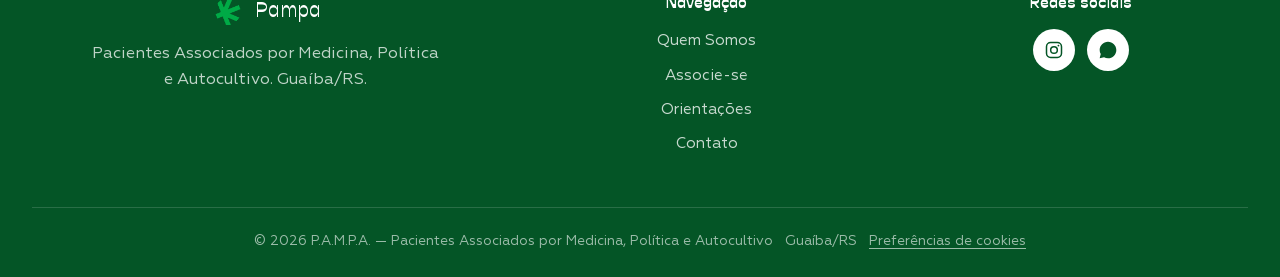
==== commit 0a4d7bbd: "Pré-cadastro: espera gravar na planilha antes de abrir o WhatsApp; versiona CSS/JS para furar o cach" ====
--- a/index.html
+++ b/index.html
@@ -27,7 +27,7 @@
 <link rel="icon" href="images/symbol-verde.png" type="image/png">
 <link rel="preconnect" href="https://fonts.googleapis.com">
 <link href="https://fonts.googleapis.com/css2?family=Baloo+2:wght@500;600;700;800&family=Jost:wght@400;500;600&display=swap" rel="stylesheet">
-<link rel="stylesheet" href="css/style.css">
+<link rel="stylesheet" href="css/style.css?v=1df12fe3">
 <script type="application/ld+json">
 {
   "@context": "https://schema.org",
@@ -244,6 +244,6 @@
 
 <a class="whatsapp-float" href="https://wa.me/5551920012851?text=Ol%C3%A1%2C%20gostaria%20de%20falar%20com%20a%20P.A.M.P.A." target="_blank" rel="noopener" aria-label="Falar no WhatsApp">☎</a>
 
-<script src="js/main.js"></script>
+<script src="js/main.js?v=5281a0c6"></script>
 </body>
 </html>
--- a/css/style.css
+++ b/css/style.css
@@ -708,3 +708,31 @@
 /* Associe-se: link discreto para quem já tem acesso ao Kunk */
 .kk-ja-associado { margin-top: 1rem; font-size: .95rem; opacity: .9; }
 .kk-ja-associado a { color: inherit; text-decoration: underline; text-underline-offset: 3px; }
+
+/* ---------- Pré-cadastro (Associe-se) ---------- */
+.pc-secao { padding-top: 64px; padding-bottom: 24px; scroll-margin-top: 80px; }
+.pc-card { max-width: 860px; margin: 0 auto; display: grid; grid-template-columns: 0.8fr 1.2fr; gap: 36px; background: var(--branco); border: 1px solid var(--borda); border-radius: var(--raio); box-shadow: var(--sombra); padding: 36px; }
+.pc-intro h2 { margin-bottom: 10px; }
+.pc-intro p { font-size: 0.98rem; margin: 0; }
+.pc-form { display: flex; flex-direction: column; gap: 16px; }
+.pc-linha { display: grid; grid-template-columns: 1fr 1fr; gap: 16px; }
+.pc-campo { display: flex; flex-direction: column; gap: 6px; text-align: left; }
+.pc-campo label { font-weight: 600; font-size: 0.92rem; color: var(--preto); }
+.pc-campo input, .pc-campo select { font: inherit; font-size: 1rem; padding: 13px 14px; border: 1.5px solid var(--borda); border-radius: 12px; background: var(--branco); color: var(--preto); width: 100%; }
+.pc-campo input:focus, .pc-campo select:focus { outline: none; border-color: var(--verde-pampa); box-shadow: 0 0 0 3px rgba(0,174,71,0.18); }
+.pc-campo .pc-invalido { border-color: #D93025; }
+.pc-consentimento { display: flex; gap: 10px; align-items: flex-start; font-size: 0.88rem; color: var(--cinza-texto); text-align: left; line-height: 1.45; cursor: pointer; }
+.pc-consentimento input { margin-top: 3px; width: 18px; height: 18px; accent-color: var(--verde-pampa); flex: none; }
+.pc-armadilha { position: absolute; left: -9999px; width: 1px; height: 1px; overflow: hidden; }
+.pc-enviar { width: 100%; justify-content: center; font-size: 1.05rem; padding: 16px 24px; }
+.pc-enviar[disabled] { opacity: .7; cursor: wait; }
+.pc-erro { color: #B3261E; font-size: 0.92rem; margin: 0; text-align: left; }
+.pc-sucesso { background: var(--verde-claro2); border-radius: 12px; padding: 14px 16px; font-size: 0.95rem; margin: 0; text-align: left; }
+.pc-sucesso a { color: var(--verde-pampa); font-weight: 600; text-decoration: underline; text-underline-offset: 3px; }
+@media (max-width: 760px) {
+  .pc-card { grid-template-columns: 1fr; padding: 26px 20px; gap: 20px; }
+  .pc-linha { grid-template-columns: 1fr; }
+}
+.pc-obrig { color: #B3261E; font-weight: 700; }
+.pc-aviso-obrig { font-size: 0.85rem; color: var(--cinza-texto); margin: 0; text-align: left; }
+.pc-consentimento.pc-invalido span { color: #B3261E; }
